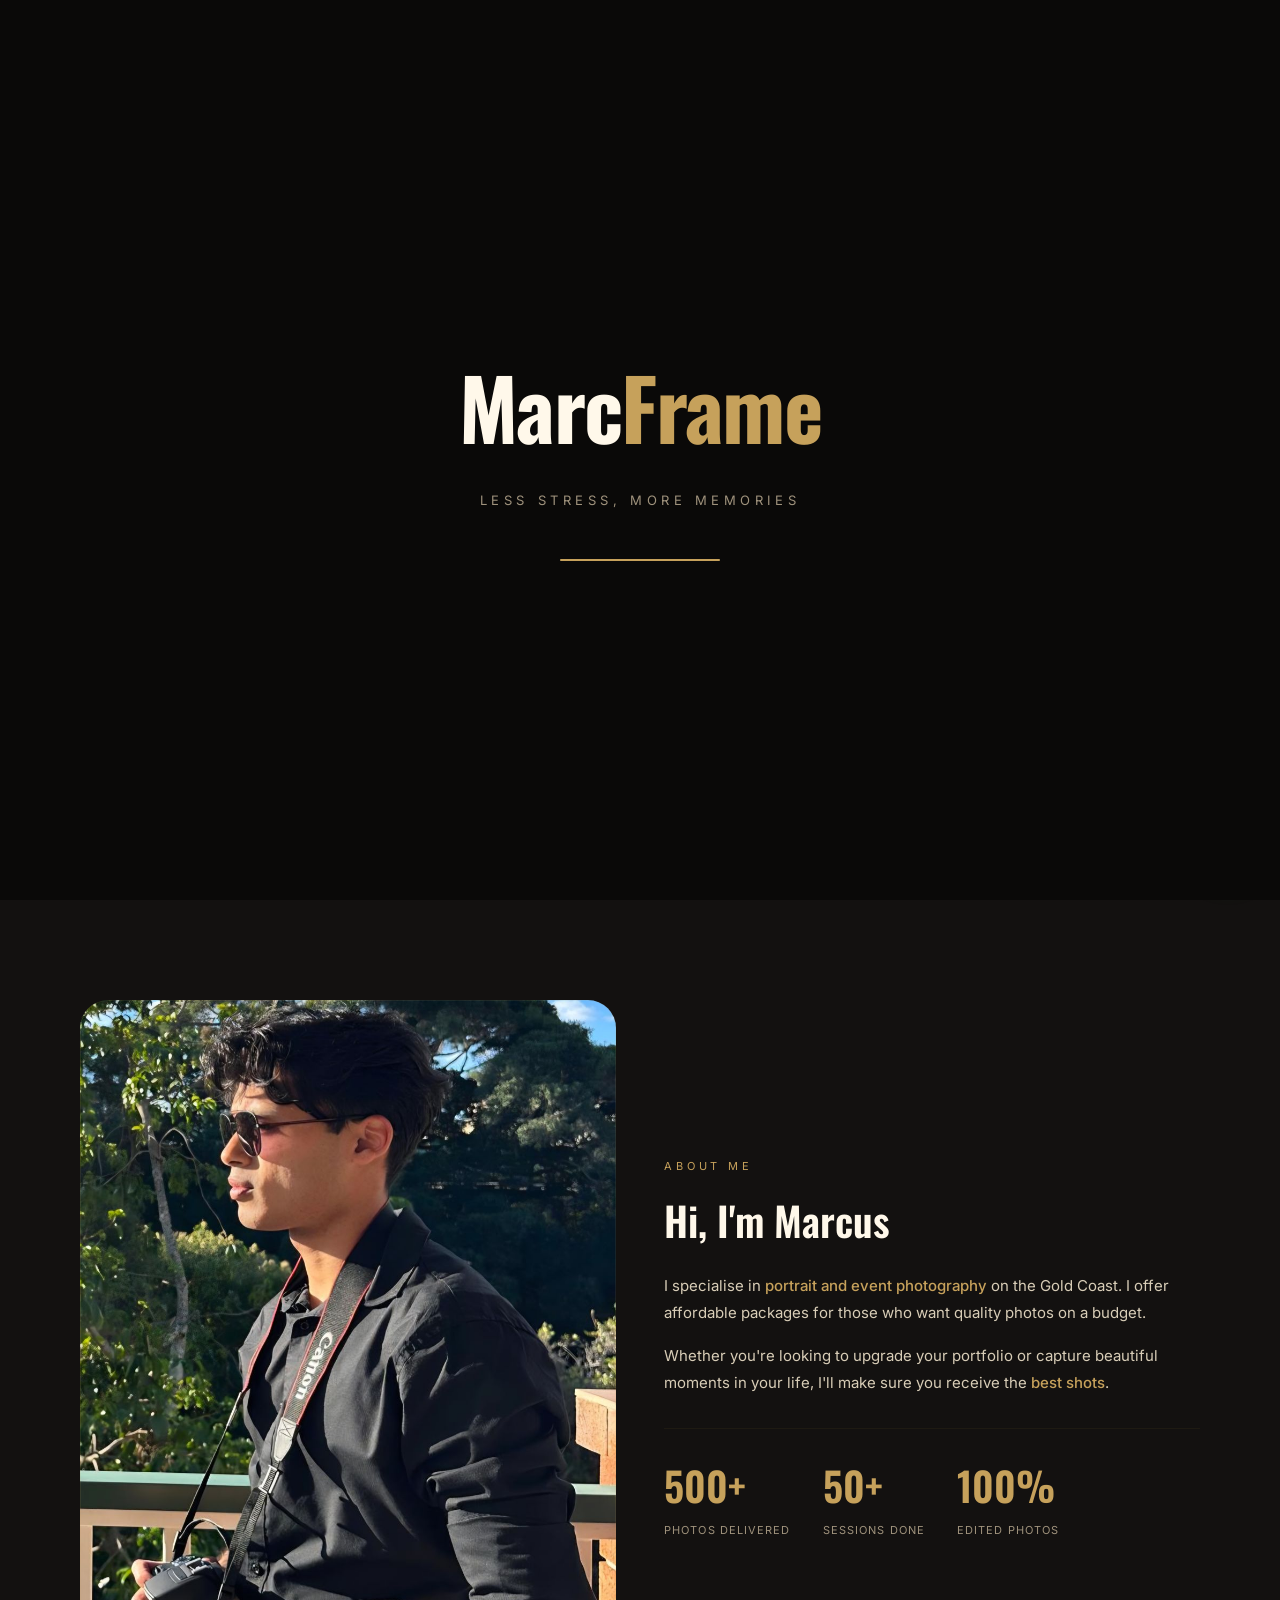
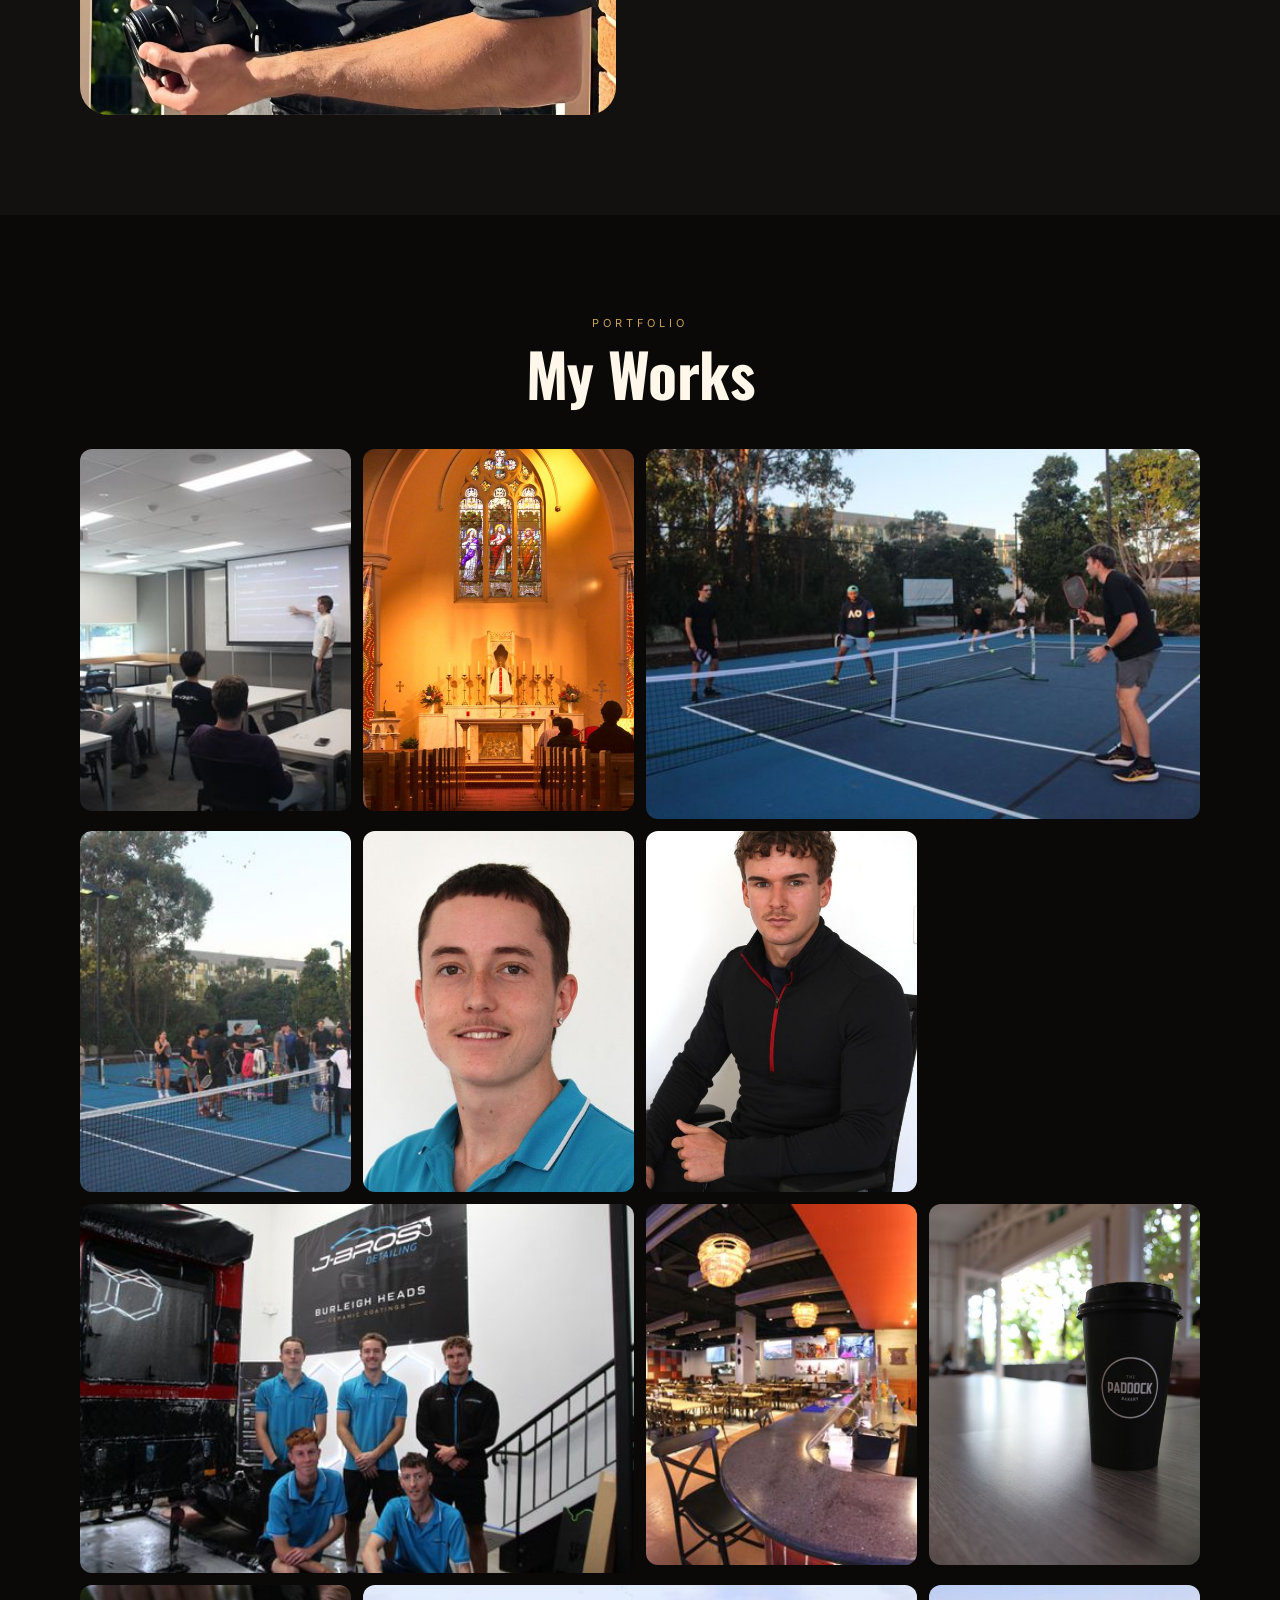
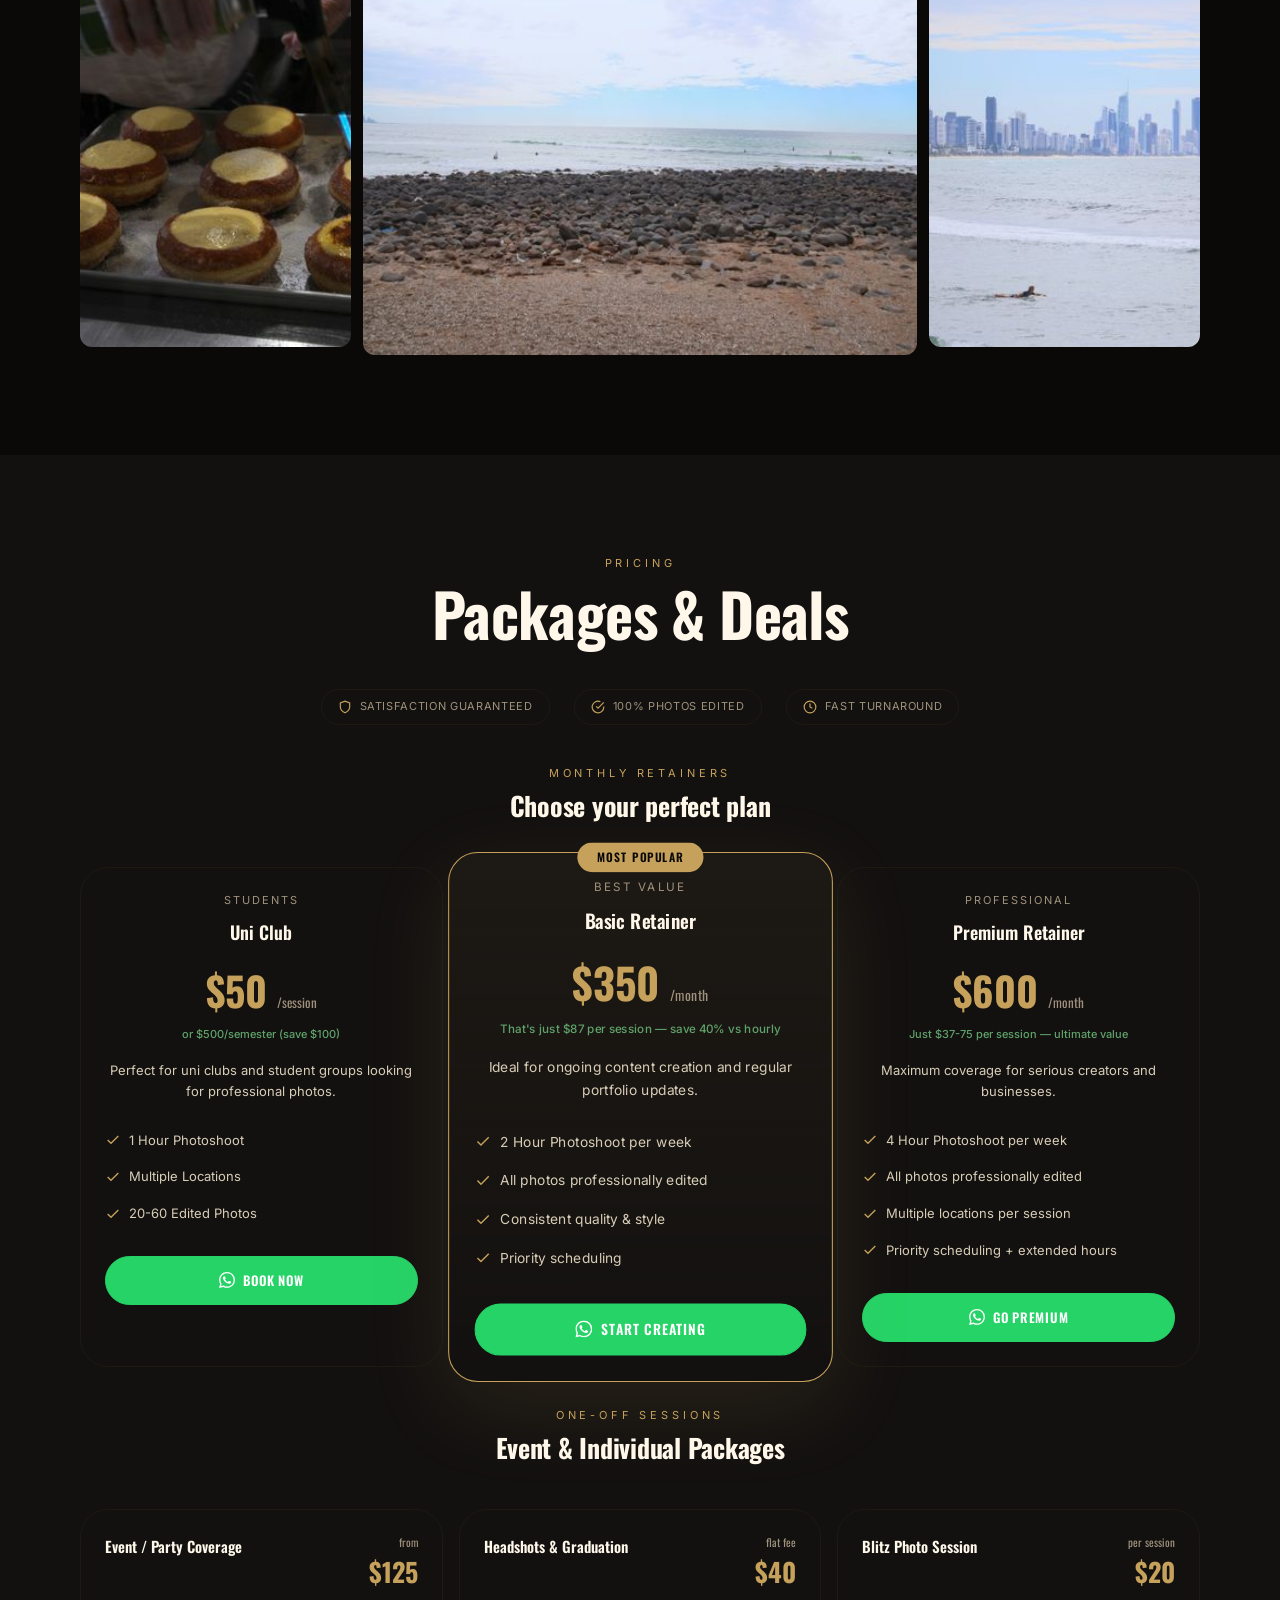
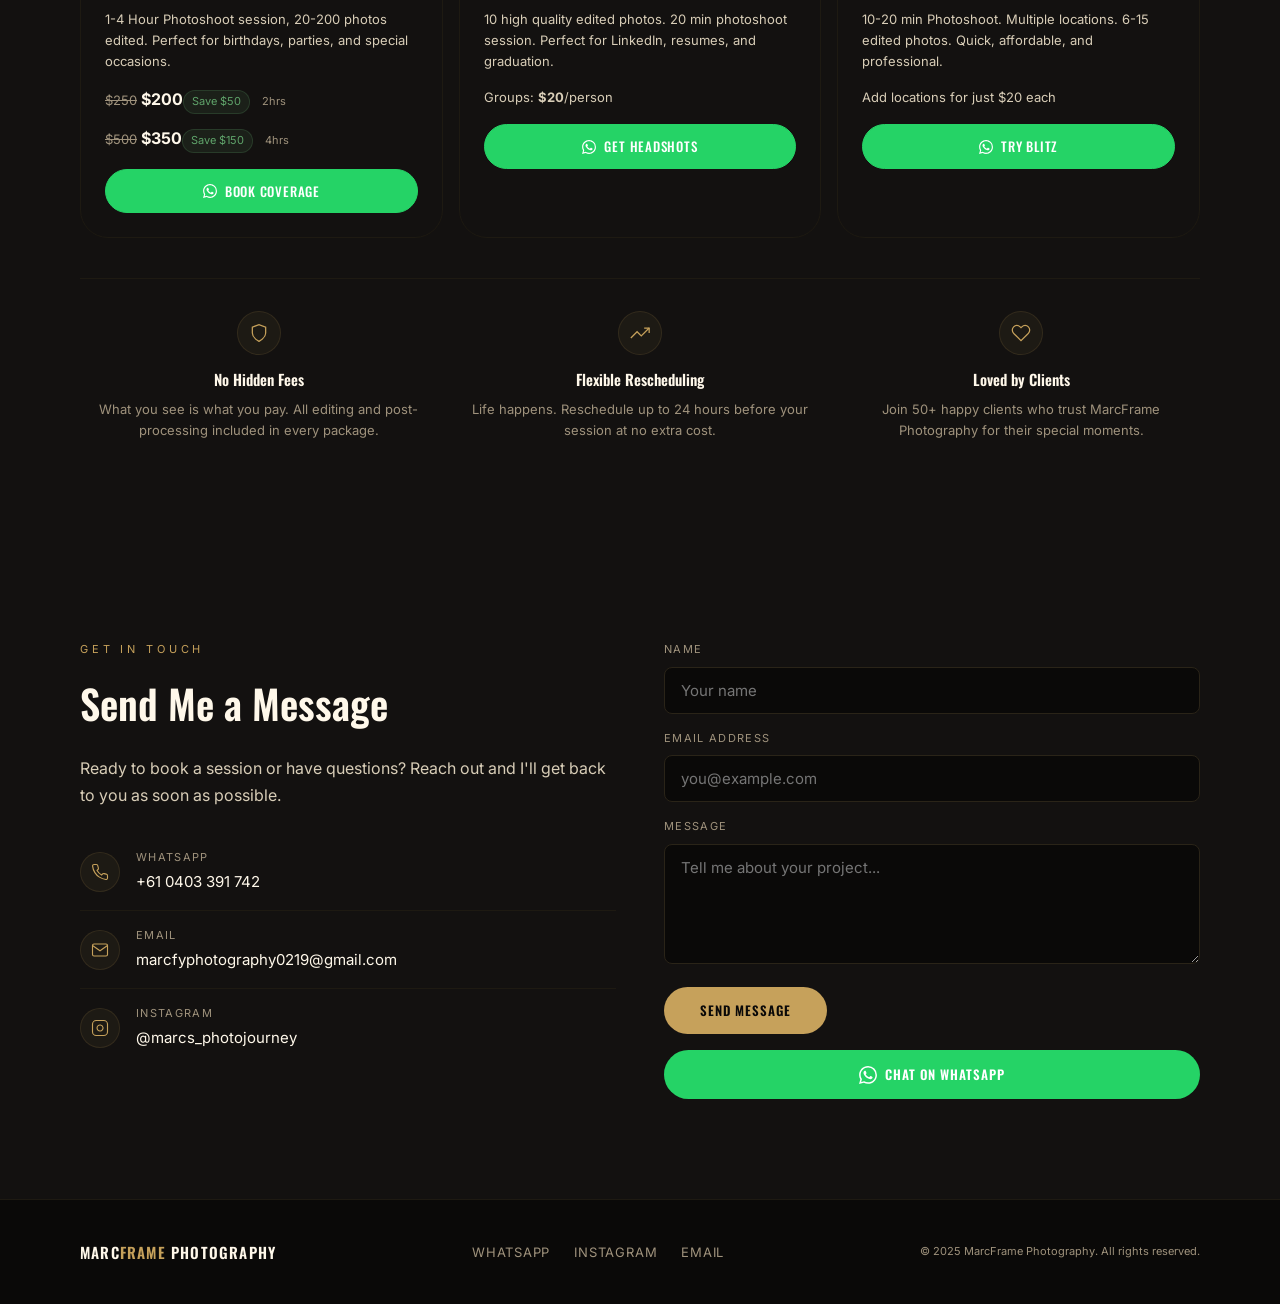
==== index.html @ 0e11bd2c "MarcFrame Photography - Professional website with luxury dark theme" ====
<!DOCTYPE html>
<html lang="en">
<head>
  <meta charset="UTF-8">
  <meta name="viewport" content="width=device-width, initial-scale=1.0">
  <title>MarcFrame Photography — Professional Photography at a Budget</title>
  <meta name="description" content="Professional portrait and event photography on the Gold Coast. Quality photos at affordable prices.">
  <meta name="theme-color" content="#0a0908">
  <link rel="preconnect" href="https://fonts.googleapis.com">
  <link rel="preconnect" href="https://fonts.gstatic.com" crossorigin>
  <link href="https://fonts.googleapis.com/css2?family=Oswald:wght@300;400;500;600;700&family=Inter:wght@300;400;500;600&display=swap" rel="stylesheet">
  <style>
    :root {
      --bg: #0a0908;
      --surface: #131110;
      --surface-warm: #1c1914;
      --fg: #fff8ea;
      --fg-2: #d8cdb7;
      --muted: #9f927c;
      --accent: #c6a15b;
      --accent-on: #0a0908;
      --accent-hover: #d4b06a;
      --accent-glow: rgba(198, 161, 91, 0.2);
      --border: #2a2418;
      --border-soft: #1e1a12;
      --success: #5fa36a;
      --whatsapp: #25D366;
      --whatsapp-hover: #20bd5a;
      --font-display: 'Oswald', sans-serif;
      --font-body: 'Inter', sans-serif;
      --text-xs: 11px;
      --text-sm: 13px;
      --text-base: 15px;
      --text-lg: 18px;
      --text-xl: 26px;
      --text-2xl: 40px;
      --text-3xl: 60px;
      --text-4xl: 84px;
      --leading-body: 1.6;
      --leading-tight: 0.95;
      --space-1: 4px;
      --space-2: 8px;
      --space-3: 12px;
      --space-4: 16px;
      --space-5: 20px;
      --space-6: 24px;
      --space-8: 32px;
      --space-10: 40px;
      --space-12: 48px;
      --space-16: 64px;
      --section-y: 100px;
      --radius-sm: 8px;
      --radius-md: 12px;
      --radius-lg: 20px;
      --radius-xl: 28px;
      --radius-pill: 999px;
      --container: 1120px;
      --ease: cubic-bezier(0.16, 1, 0.3, 1);
    }

    *, *::before, *::after { margin: 0; padding: 0; box-sizing: border-box; }
    html { scroll-behavior: smooth; }
    body {
      font-family: var(--font-body);
      background: var(--bg);
      color: var(--fg);
      line-height: var(--leading-body);
      -webkit-font-smoothing: antialiased;
      overflow-x: hidden;
      position: relative;
    }
    body::before {
      content: '';
      position: fixed;
      inset: 0;
      background:
        radial-gradient(ellipse 60% 40% at 10% 20%, rgba(198, 161, 91, 0.04) 0%, transparent 50%),
        radial-gradient(ellipse 50% 35% at 90% 80%, rgba(198, 161, 91, 0.03) 0%, transparent 50%),
        radial-gradient(ellipse 70% 50% at 50% 50%, rgba(198, 161, 91, 0.02) 0%, transparent 60%);
      pointer-events: none;
      z-index: -1;
    }
    a { color: inherit; text-decoration: none; }
    img { max-width: 100%; height: auto; display: block; }
    button { cursor: pointer; border: none; background: none; font: inherit; color: inherit; }

    /* ===== LOADER ===== */
    .loader {
      position: fixed; inset: 0; z-index: 9999;
      background: var(--bg);
      display: flex; flex-direction: column;
      align-items: center; justify-content: center;
      transition: opacity 0.7s var(--ease), visibility 0.7s var(--ease);
    }
    .loader.hidden { opacity: 0; visibility: hidden; pointer-events: none; }
    .loader-brand {
      font-family: var(--font-display);
      font-size: clamp(3rem, 10vw, var(--text-4xl));
      font-weight: 700;
      letter-spacing: -0.02em;
      color: var(--fg);
      opacity: 0;
      animation: fadeUp 0.8s var(--ease) 0.1s forwards;
    }
    .loader-brand span { color: var(--accent); }
    .loader-tagline {
      font-size: var(--text-sm);
      color: var(--muted);
      text-transform: uppercase;
      letter-spacing: 0.35em;
      margin-top: var(--space-4);
      opacity: 0;
      animation: fadeUp 0.8s var(--ease) 0.4s forwards;
    }
    .loader-bar {
      width: 160px; height: 2px;
      background: var(--border);
      border-radius: 2px;
      margin-top: var(--space-12);
      overflow: hidden;
      opacity: 0;
      animation: fadeUp 0.8s var(--ease) 0.6s forwards;
    }
    .loader-bar::after {
      content: '';
      display: block;
      width: 100%; height: 100%;
      background: var(--accent);
      transform-origin: left;
      animation: loadBar 2s var(--ease) 0.7s forwards;
      transform: scaleX(0);
    }
    @keyframes fadeUp { from { opacity: 0; transform: translateY(16px); } to { opacity: 1; transform: translateY(0); } }
    @keyframes loadBar { to { transform: scaleX(1); } }

    /* ===== NAVBAR ===== */
    .nav {
      position: fixed; top: 0; left: 0; right: 0;
      z-index: 100;
      padding: var(--space-4) var(--space-6);
      transition: all 0.4s var(--ease);
    }
    .nav.scrolled {
      background: rgba(10, 9, 8, 0.88);
      backdrop-filter: blur(24px) saturate(1.2);
      -webkit-backdrop-filter: blur(24px) saturate(1.2);
      box-shadow: 0 1px 0 var(--border-soft);
    }
    .nav-inner {
      max-width: var(--container);
      margin: 0 auto;
      display: flex;
      align-items: center;
      justify-content: space-between;
    }
    .nav-logo {
      font-family: var(--font-display);
      font-size: var(--text-lg);
      font-weight: 600;
      letter-spacing: 0.08em;
      text-transform: uppercase;
    }
    .nav-logo span { color: var(--accent); }
    .nav-links { display: flex; gap: var(--space-6); align-items: center; }
    .nav-links a {
      font-size: var(--text-sm);
      text-transform: uppercase;
      letter-spacing: 0.1em;
      color: var(--muted);
      transition: color 0.25s var(--ease);
      position: relative;
    }
    .nav-links a::after {
      content: '';
      position: absolute;
      bottom: -4px; left: 0;
      width: 0; height: 1px;
      background: var(--accent);
      transition: width 0.3s var(--ease);
    }
    .nav-links a:hover { color: var(--fg); }
    .nav-links a:hover::after { width: 100%; }
    .nav-cta {
      padding: 10px 22px;
      border: 1px solid var(--border);
      border-radius: var(--radius-pill);
      font-size: var(--text-sm);
      text-transform: uppercase;
      letter-spacing: 0.08em;
      color: var(--fg);
      transition: all 0.3s var(--ease);
    }
    .nav-cta:hover {
      border-color: var(--accent);
      color: var(--accent);
      box-shadow: 0 0 24px var(--accent-glow);
    }

    /* ===== HERO ===== */
    .hero {
      min-height: 100vh;
      display: flex;
      flex-direction: column;
      justify-content: center;
      align-items: center;
      text-align: center;
      position: relative;
      padding: var(--space-16) var(--space-6);
      overflow: hidden;
    }
    .hero-bg {
      position: absolute; inset: 0; z-index: 0;
      overflow: hidden;
    }
    .hero-bg img {
      width: 110%; height: 110%;
      object-fit: cover;
      filter: brightness(0.18) saturate(0.4);
      transform: scale(1.1);
      transition: transform 0.1s linear;
    }
    .hero-bg::before {
      content: '';
      position: absolute; inset: 0;
      background:
        radial-gradient(ellipse 80% 60% at 20% 80%, rgba(198, 161, 91, 0.12) 0%, transparent 60%),
        radial-gradient(ellipse 60% 50% at 80% 20%, rgba(198, 161, 91, 0.08) 0%, transparent 50%),
        radial-gradient(ellipse 100% 100% at 50% 50%, rgba(10, 9, 8, 0.3) 0%, transparent 70%);
      z-index: 1;
    }
    .hero-bg::after {
      content: '';
      position: absolute; inset: 0;
      background: linear-gradient(180deg,
        rgba(10,9,8,0.2) 0%,
        rgba(10,9,8,0.4) 30%,
        rgba(10,9,8,0.7) 60%,
        var(--bg) 100%
      );
      z-index: 2;
    }
    .hero-gradient-orb {
      position: absolute;
      border-radius: 50%;
      filter: blur(80px);
      pointer-events: none;
      z-index: 1;
      transition: transform 0.3s ease-out;
    }
    .hero-gradient-orb.orb-1 {
      width: 500px; height: 500px;
      background: radial-gradient(circle, rgba(198, 161, 91, 0.15) 0%, transparent 70%);
      top: -10%; left: -5%;
    }
    .hero-gradient-orb.orb-2 {
      width: 400px; height: 400px;
      background: radial-gradient(circle, rgba(180, 130, 60, 0.1) 0%, transparent 70%);
      bottom: 10%; right: -5%;
    }
    .hero-gradient-orb.orb-3 {
      width: 300px; height: 300px;
      background: radial-gradient(circle, rgba(220, 180, 100, 0.08) 0%, transparent 70%);
      top: 40%; left: 50%;
      transform: translate(-50%, -50%);
    }
    .hero-float-badge {
      position: absolute;
      z-index: 3;
      padding: 8px 16px;
      background: rgba(255,255,255,0.04);
      backdrop-filter: blur(12px);
      border: 1px solid rgba(255,255,255,0.06);
      border-radius: var(--radius-pill);
      font-size: var(--text-xs);
      color: var(--fg-2);
      text-transform: uppercase;
      letter-spacing: 0.1em;
      white-space: nowrap;
      transition: transform 0.4s var(--ease), opacity 0.4s var(--ease);
      pointer-events: none;
    }
    .hero-float-badge.badge-1 {
      top: 20%; left: 8%;
      opacity: 0;
      animation: fadeUp 0.8s var(--ease) 3.8s forwards;
    }
    .hero-float-badge.badge-2 {
      top: 30%; right: 10%;
      opacity: 0;
      animation: fadeUp 0.8s var(--ease) 4.0s forwards;
    }
    .hero-float-badge.badge-3 {
      bottom: 25%; left: 12%;
      opacity: 0;
      animation: fadeUp 0.8s var(--ease) 4.2s forwards;
    }
    .hero-float-badge.badge-4 {
      bottom: 35%; right: 8%;
      opacity: 0;
      animation: fadeUp 0.8s var(--ease) 4.4s forwards;
    }
    .hero-float-badge svg {
      width: 14px; height: 14px;
      stroke: var(--accent);
      fill: none;
      stroke-width: 1.5;
      margin-right: 6px;
      vertical-align: middle;
    }
    .hero-content { position: relative; z-index: 5; }
    .hero-eyebrow {
      font-size: var(--text-sm);
      color: var(--accent);
      text-transform: uppercase;
      letter-spacing: 0.4em;
      margin-bottom: var(--space-6);
      opacity: 0;
      animation: fadeUp 0.8s var(--ease) 2.6s forwards;
    }
    .hero-title {
      font-family: var(--font-display);
      font-size: clamp(2.8rem, 9vw, var(--text-4xl));
      font-weight: 700;
      letter-spacing: -0.02em;
      line-height: var(--leading-tight);
      margin-bottom: var(--space-6);
      opacity: 0;
      animation: fadeUp 0.8s var(--ease) 2.8s forwards;
    }
    .hero-title em {
      font-style: italic;
      font-weight: 300;
      color: var(--accent);
    }
    .hero-sub {
      font-size: var(--text-lg);
      color: var(--muted);
      max-width: 480px;
      margin: 0 auto var(--space-6);
      opacity: 0;
      animation: fadeUp 0.8s var(--ease) 3.0s forwards;
    }
    .hero-rating {
      display: flex;
      align-items: center;
      justify-content: center;
      gap: var(--space-2);
      margin-bottom: var(--space-8);
      opacity: 0;
      animation: fadeUp 0.8s var(--ease) 3.1s forwards;
    }
    .hero-rating .stars {
      color: var(--accent);
      font-size: 14px;
      letter-spacing: 2px;
    }
    .hero-rating span {
      font-size: var(--text-sm);
      color: var(--muted);
    }
    .hero-buttons {
      display: flex;
      gap: var(--space-4);
      justify-content: center;
      flex-wrap: wrap;
      opacity: 0;
      animation: fadeUp 0.8s var(--ease) 3.2s forwards;
    }
    .btn-primary {
      padding: 14px 32px;
      background: var(--accent);
      color: var(--accent-on);
      font-family: var(--font-display);
      font-size: var(--text-sm);
      font-weight: 600;
      text-transform: uppercase;
      letter-spacing: 0.08em;
      border-radius: var(--radius-pill);
      transition: all 0.3s var(--ease);
      display: inline-flex;
      align-items: center;
      gap: var(--space-2);
    }
    .btn-primary:hover {
      background: var(--accent-hover);
      transform: translateY(-2px);
      box-shadow: 0 10px 32px rgba(198, 161, 91, 0.3);
    }
    .btn-whatsapp {
      padding: 14px 32px;
      background: var(--whatsapp);
      color: #fff;
      font-family: var(--font-display);
      font-size: var(--text-sm);
      font-weight: 600;
      text-transform: uppercase;
      letter-spacing: 0.08em;
      border-radius: var(--radius-pill);
      transition: all 0.3s var(--ease);
      display: inline-flex;
      align-items: center;
      gap: var(--space-2);
    }
    .btn-whatsapp:hover {
      background: var(--whatsapp-hover);
      transform: translateY(-2px);
      box-shadow: 0 10px 32px rgba(37, 211, 102, 0.3);
    }
    .btn-whatsapp svg { width: 18px; height: 18px; fill: currentColor; }
    .btn-outline {
      padding: 14px 32px;
      border: 1px solid var(--border);
      color: var(--fg);
      font-family: var(--font-display);
      font-size: var(--text-sm);
      font-weight: 500;
      text-transform: uppercase;
      letter-spacing: 0.08em;
      border-radius: var(--radius-pill);
      transition: all 0.3s var(--ease);
    }
    .btn-outline:hover {
      border-color: var(--accent);
      color: var(--accent);
    }
    .hero-scroll {
      position: absolute;
      bottom: var(--space-8);
      left: 50%;
      transform: translateX(-50%);
      display: flex;
      flex-direction: column;
      align-items: center;
      gap: var(--space-3);
      opacity: 0;
      animation: fadeUp 0.8s var(--ease) 3.4s forwards;
    }
    .hero-scroll span {
      font-size: var(--text-xs);
      text-transform: uppercase;
      letter-spacing: 0.25em;
      color: var(--muted);
    }
    .scroll-line {
      width: 1px; height: 36px;
      background: var(--border);
      position: relative;
      overflow: hidden;
    }
    .scroll-line::after {
      content: '';
      position: absolute;
      top: -100%; left: 0;
      width: 100%; height: 100%;
      background: var(--accent);
      animation: scrollDown 1.5s ease-in-out infinite;
    }
    @keyframes scrollDown { 0% { top: -100%; } 50% { top: 100%; } 100% { top: 100%; } }

    /* ===== SECTION COMMONS ===== */
    .section { padding: var(--section-y) var(--space-6); }
    .section-inner { max-width: var(--container); margin: 0 auto; }
    .section-header { text-align: center; margin-bottom: var(--space-12); }
    .section-eyebrow {
      font-size: var(--text-xs);
      color: var(--accent);
      text-transform: uppercase;
      letter-spacing: 0.35em;
      margin-bottom: var(--space-3);
    }
    .section-title {
      font-family: var(--font-display);
      font-size: clamp(2rem, 5vw, var(--text-3xl));
      font-weight: 700;
      letter-spacing: -0.01em;
      line-height: var(--leading-tight);
    }

    /* ===== ABOUT ===== */
    .about { background: var(--surface); }
    .about-grid {
      display: grid;
      grid-template-columns: 1fr 1fr;
      gap: var(--space-12);
      align-items: center;
    }
    .about-img {
      border-radius: var(--radius-xl);
      overflow: hidden;
      aspect-ratio: 3/4;
      position: relative;
    }
    .about-img img {
      width: 100%; height: 100%;
      object-fit: cover;
      transition: transform 0.8s var(--ease);
    }
    .about-img:hover img { transform: scale(1.04); }
    .about-img::after {
      content: '';
      position: absolute; inset: 0;
      border: 1px solid rgba(198, 161, 91, 0.1);
      border-radius: var(--radius-xl);
      pointer-events: none;
    }
    .about-text h3 {
      font-family: var(--font-display);
      font-size: var(--text-2xl);
      font-weight: 600;
      margin-bottom: var(--space-5);
    }
    .about-text p {
      color: var(--fg-2);
      font-size: var(--text-base);
      line-height: 1.8;
      margin-bottom: var(--space-4);
    }
    .about-text .highlight { color: var(--accent); font-weight: 500; }
    .about-stats {
      display: flex;
      gap: var(--space-8);
      margin-top: var(--space-8);
      padding-top: var(--space-6);
      border-top: 1px solid var(--border-soft);
    }
    .stat h4 {
      font-family: var(--font-display);
      font-size: var(--text-2xl);
      font-weight: 600;
      color: var(--accent);
    }
    .stat p {
      font-size: var(--text-xs);
      text-transform: uppercase;
      letter-spacing: 0.1em;
      color: var(--muted);
      margin-top: var(--space-1);
    }

    /* ===== GALLERY ===== */
    .gallery-grid {
      display: grid;
      grid-template-columns: repeat(4, 1fr);
      gap: var(--space-3);
    }
    .gallery-item {
      position: relative;
      border-radius: var(--radius-md);
      overflow: hidden;
      aspect-ratio: 3/4;
      cursor: pointer;
    }
    .gallery-item.wide { grid-column: span 2; aspect-ratio: 3/2; }
    .gallery-item img {
      width: 100%; height: 100%;
      object-fit: cover;
      transition: transform 0.7s var(--ease), filter 0.5s var(--ease);
    }
    .gallery-item:hover img {
      transform: scale(1.08);
      filter: brightness(0.6);
    }
    .gallery-item .overlay {
      position: absolute;
      inset: 0;
      display: flex;
      align-items: flex-end;
      justify-content: space-between;
      padding: var(--space-5);
      opacity: 0;
      transition: opacity 0.4s var(--ease);
    }
    .gallery-item:hover .overlay { opacity: 1; }
    .overlay span {
      font-size: var(--text-sm);
      color: var(--fg);
      text-transform: uppercase;
      letter-spacing: 0.12em;
    }
    .overlay .zoom-icon {
      width: 36px; height: 36px;
      border-radius: 50%;
      background: rgba(255,255,255,0.15);
      backdrop-filter: blur(8px);
      display: flex;
      align-items: center;
      justify-content: center;
    }
    .overlay .zoom-icon svg {
      width: 16px; height: 16px;
      stroke: #fff;
      fill: none;
      stroke-width: 2;
    }

    /* ===== PRICING ===== */
    .pricing-trust {
      display: flex;
      justify-content: center;
      gap: var(--space-6);
      margin-bottom: var(--space-10);
      flex-wrap: wrap;
    }
    .trust-badge {
      display: flex;
      align-items: center;
      gap: var(--space-2);
      padding: var(--space-2) var(--space-4);
      background: var(--surface);
      border: 1px solid var(--border-soft);
      border-radius: var(--radius-pill);
      font-size: var(--text-xs);
      color: var(--muted);
      text-transform: uppercase;
      letter-spacing: 0.06em;
    }
    .trust-badge svg {
      width: 14px; height: 14px;
      stroke: var(--accent);
      fill: none;
      stroke-width: 2;
    }

    .pricing-comparison {
      display: grid;
      grid-template-columns: repeat(3, 1fr);
      gap: var(--space-4);
      margin-bottom: var(--space-10);
    }
    .price-tier {
      background: var(--surface);
      border: 1px solid var(--border-soft);
      border-radius: var(--radius-xl);
      padding: var(--space-6);
      text-align: center;
      transition: all 0.4s var(--ease);
      position: relative;
    }
    .price-tier:hover {
      border-color: rgba(198, 161, 91, 0.25);
      transform: translateY(-6px);
      box-shadow: 0 20px 60px rgba(0,0,0,0.4);
    }
    .price-tier.featured {
      border-color: var(--accent);
      background: linear-gradient(180deg, rgba(198, 161, 91, 0.06) 0%, var(--surface) 100%);
      transform: scale(1.06);
      box-shadow: 0 24px 80px rgba(198, 161, 91, 0.12);
      z-index: 2;
    }
    .price-tier.featured:hover { transform: scale(1.06) translateY(-6px); }
    .tier-badge {
      position: absolute;
      top: -10px; left: 50%;
      transform: translateX(-50%);
      padding: 5px 18px;
      background: var(--accent);
      color: var(--accent-on);
      font-family: var(--font-display);
      font-size: var(--text-xs);
      font-weight: 600;
      text-transform: uppercase;
      letter-spacing: 0.1em;
      border-radius: var(--radius-pill);
      white-space: nowrap;
    }
    .tier-label {
      font-size: var(--text-xs);
      text-transform: uppercase;
      letter-spacing: 0.18em;
      color: var(--muted);
      margin-bottom: var(--space-2);
    }
    .tier-name {
      font-family: var(--font-display);
      font-size: var(--text-lg);
      font-weight: 600;
      color: var(--fg);
      margin-bottom: var(--space-3);
    }
    .tier-price {
      font-family: var(--font-display);
      font-size: var(--text-2xl);
      font-weight: 700;
      color: var(--accent);
      margin-bottom: var(--space-1);
    }
    .tier-price .period { font-size: var(--text-sm); font-weight: 400; color: var(--muted); }
    .tier-savings {
      font-size: var(--text-xs);
      color: var(--success);
      margin-bottom: var(--space-4);
      font-weight: 500;
    }
    .tier-desc {
      font-size: var(--text-sm);
      color: var(--fg-2);
      line-height: 1.6;
      margin-bottom: var(--space-5);
    }
    .tier-features {
      list-style: none;
      text-align: left;
      margin-bottom: var(--space-6);
    }
    .tier-features li {
      display: flex;
      align-items: center;
      gap: var(--space-2);
      padding: var(--space-2) 0;
      font-size: var(--text-sm);
      color: var(--fg-2);
    }
    .tier-features li::before {
      content: '';
      width: 16px; height: 16px;
      flex-shrink: 0;
      background: url("data:image/svg+xml,%3Csvg xmlns='http://www.w3.org/2000/svg' viewBox='0 0 24 24' fill='none' stroke='%23c6a15b' stroke-width='2'%3E%3Cpath d='M20 6L9 17l-5-5'/%3E%3C/svg%3E") center/contain no-repeat;
    }
    .tier-cta {
      display: block;
      width: 100%;
      padding: 13px;
      border-radius: var(--radius-pill);
      font-family: var(--font-display);
      font-size: var(--text-sm);
      font-weight: 600;
      text-transform: uppercase;
      letter-spacing: 0.06em;
      text-align: center;
      transition: all 0.3s var(--ease);
    }
    .tier-cta-outline {
      border: 1px solid var(--border);
      color: var(--fg);
      background: transparent;
    }
    .tier-cta-outline:hover {
      border-color: var(--accent);
      color: var(--accent);
    }
    .tier-cta-primary {
      background: var(--accent);
      color: var(--accent-on);
      border: 1px solid var(--accent);
    }
    .tier-cta-primary:hover {
      background: var(--accent-hover);
      border-color: var(--accent-hover);
      transform: translateY(-2px);
      box-shadow: 0 8px 24px rgba(198, 161, 91, 0.25);
    }
    .tier-cta-whatsapp {
      background: var(--whatsapp);
      color: #fff;
      border: 1px solid var(--whatsapp);
      display: flex;
      align-items: center;
      justify-content: center;
      gap: var(--space-2);
    }
    .tier-cta-whatsapp:hover {
      background: var(--whatsapp-hover);
      border-color: var(--whatsapp-hover);
      transform: translateY(-2px);
      box-shadow: 0 8px 24px rgba(37, 211, 102, 0.3);
    }
    .tier-cta-whatsapp svg { width: 16px; height: 16px; fill: currentColor; }

    .pricing-events {
      display: grid;
      grid-template-columns: repeat(3, 1fr);
      gap: var(--space-4);
    }
    .event-card {
      background: var(--surface);
      border: 1px solid var(--border-soft);
      border-radius: var(--radius-xl);
      padding: var(--space-6);
      transition: all 0.4s var(--ease);
    }
    .event-card:hover {
      border-color: rgba(198, 161, 91, 0.25);
      transform: translateY(-6px);
      box-shadow: 0 20px 60px rgba(0,0,0,0.4);
    }
    .event-card-header {
      display: flex;
      align-items: flex-start;
      justify-content: space-between;
      margin-bottom: var(--space-4);
    }
    .event-card h4 {
      font-family: var(--font-display);
      font-size: var(--text-base);
      font-weight: 600;
      color: var(--fg);
    }
    .event-price {
      font-family: var(--font-display);
      font-size: var(--text-xl);
      font-weight: 700;
      color: var(--accent);
      text-align: right;
    }
    .event-price .from {
      font-size: var(--text-xs);
      font-weight: 400;
      color: var(--muted);
      display: block;
    }
    .event-card p {
      font-size: var(--text-sm);
      color: var(--fg-2);
      line-height: 1.6;
      margin-bottom: var(--space-4);
    }
    .event-card .original-price {
      text-decoration: line-through;
      color: var(--muted);
      font-size: var(--text-sm);
      margin-right: var(--space-1);
    }
    .event-card .save-tag {
      display: inline-block;
      padding: 2px 8px;
      background: rgba(95, 163, 106, 0.1);
      border: 1px solid rgba(95, 163, 106, 0.2);
      border-radius: var(--radius-pill);
      font-size: var(--text-xs);
      color: var(--success);
    }
    .event-cta {
      display: block;
      text-align: center;
      padding: 11px;
      border: 1px solid var(--border);
      border-radius: var(--radius-pill);
      font-family: var(--font-display);
      font-size: var(--text-sm);
      font-weight: 500;
      text-transform: uppercase;
      letter-spacing: 0.06em;
      color: var(--fg);
      transition: all 0.3s var(--ease);
    }
    .event-cta:hover {
      border-color: var(--accent);
      color: var(--accent);
    }
    .event-cta-whatsapp {
      background: var(--whatsapp);
      color: #fff;
      border: 1px solid var(--whatsapp);
      display: flex;
      align-items: center;
      justify-content: center;
      gap: var(--space-2);
    }
    .event-cta-whatsapp:hover {
      background: var(--whatsapp-hover);
      border-color: var(--whatsapp-hover);
    }
    .event-cta-whatsapp svg { width: 14px; height: 14px; fill: currentColor; }

    .pricing-psychology {
      display: grid;
      grid-template-columns: repeat(3, 1fr);
      gap: var(--space-6);
      margin-top: var(--space-10);
      padding-top: var(--space-8);
      border-top: 1px solid var(--border-soft);
    }
    .psychology-item { text-align: center; }
    .psychology-icon {
      width: 44px; height: 44px;
      margin: 0 auto var(--space-3);
      border-radius: 50%;
      background: rgba(198, 161, 91, 0.06);
      border: 1px solid rgba(198, 161, 91, 0.12);
      display: flex;
      align-items: center;
      justify-content: center;
    }
    .psychology-icon svg {
      width: 20px; height: 20px;
      stroke: var(--accent);
      fill: none;
      stroke-width: 1.5;
    }
    .psychology-item h4 {
      font-family: var(--font-display);
      font-size: var(--text-base);
      font-weight: 600;
      color: var(--fg);
      margin-bottom: var(--space-2);
    }
    .psychology-item p {
      font-size: var(--text-sm);
      color: var(--muted);
      line-height: 1.6;
    }

    /* ===== CONTACT ===== */
    .contact { background: var(--surface); }
    .contact-grid {
      display: grid;
      grid-template-columns: 1fr 1fr;
      gap: var(--space-12);
    }
    .contact-info h3 {
      font-family: var(--font-display);
      font-size: var(--text-2xl);
      font-weight: 600;
      margin-bottom: var(--space-5);
    }
    .contact-info p {
      color: var(--fg-2);
      margin-bottom: var(--space-6);
      line-height: 1.7;
    }
    .contact-detail {
      display: flex;
      align-items: center;
      gap: var(--space-4);
      padding: var(--space-4) 0;
      border-bottom: 1px solid var(--border-soft);
    }
    .contact-detail:last-child { border-bottom: none; }
    .contact-icon {
      width: 40px; height: 40px;
      border-radius: 50%;
      background: rgba(198, 161, 91, 0.06);
      border: 1px solid rgba(198, 161, 91, 0.12);
      display: flex;
      align-items: center;
      justify-content: center;
      flex-shrink: 0;
    }
    .contact-icon svg {
      width: 18px; height: 18px;
      stroke: var(--accent);
      fill: none;
      stroke-width: 1.5;
    }
    .contact-detail-text span {
      display: block;
      font-size: var(--text-xs);
      text-transform: uppercase;
      letter-spacing: 0.12em;
      color: var(--muted);
      margin-bottom: 2px;
    }
    .contact-detail-text a, .contact-detail-text p {
      font-size: var(--text-base);
      color: var(--fg);
      margin: 0;
    }
    .contact-detail-text a:hover { color: var(--accent); }
    .contact-form {
      display: flex;
      flex-direction: column;
      gap: var(--space-4);
    }
    .form-group label {
      display: block;
      font-size: var(--text-xs);
      text-transform: uppercase;
      letter-spacing: 0.12em;
      color: var(--muted);
      margin-bottom: var(--space-2);
    }
    .form-group input,
    .form-group textarea {
      width: 100%;
      padding: 13px 16px;
      background: var(--bg);
      border: 1px solid var(--border);
      border-radius: var(--radius-sm);
      color: var(--fg);
      font-family: var(--font-body);
      font-size: var(--text-base);
      outline: none;
      transition: border-color 0.25s var(--ease), box-shadow 0.25s var(--ease);
    }
    .form-group input:focus,
    .form-group textarea:focus {
      border-color: var(--accent);
      box-shadow: 0 0 0 3px var(--accent-glow);
    }
    .form-group textarea { resize: vertical; min-height: 120px; }
    .form-submit {
      align-self: flex-start;
      padding: 13px 36px;
      background: var(--accent);
      color: var(--accent-on);
      font-family: var(--font-display);
      font-size: var(--text-sm);
      font-weight: 600;
      text-transform: uppercase;
      letter-spacing: 0.08em;
      border-radius: var(--radius-pill);
      transition: all 0.3s var(--ease);
    }
    .form-submit:hover {
      background: var(--accent-hover);
      transform: translateY(-2px);
      box-shadow: 0 8px 24px rgba(198, 161, 91, 0.25);
    }

    /* ===== FOOTER ===== */
    .footer {
      padding: var(--space-10) var(--space-6);
      border-top: 1px solid var(--border-soft);
    }
    .footer-inner {
      max-width: var(--container);
      margin: 0 auto;
      display: flex;
      align-items: center;
      justify-content: space-between;
    }
    .footer-brand {
      font-family: var(--font-display);
      font-size: var(--text-base);
      font-weight: 600;
      letter-spacing: 0.08em;
      text-transform: uppercase;
    }
    .footer-brand span { color: var(--accent); }
    .footer-social { display: flex; gap: var(--space-6); }
    .footer-social a {
      font-size: var(--text-sm);
      color: var(--muted);
      text-transform: uppercase;
      letter-spacing: 0.06em;
      transition: color 0.25s var(--ease);
    }
    .footer-social a:hover { color: var(--accent); }
    .footer-copy {
      font-size: var(--text-xs);
      color: var(--muted);
    }

    /* ===== SCROLL REVEAL ===== */
    .reveal {
      opacity: 0;
      transform: translateY(30px);
      transition: opacity 0.7s var(--ease), transform 0.7s var(--ease);
    }
    .reveal.visible {
      opacity: 1;
      transform: translateY(0);
    }

    /* ===== WHATSAPP FAB ===== */
    .whatsapp-fab {
      position: fixed;
      bottom: var(--space-6);
      right: var(--space-6);
      width: 56px; height: 56px;
      border-radius: 50%;
      background: var(--whatsapp);
      display: flex;
      align-items: center;
      justify-content: center;
      box-shadow: 0 4px 24px rgba(37, 211, 102, 0.4);
      z-index: 90;
      transition: all 0.3s var(--ease);
    }
    .whatsapp-fab:hover {
      transform: scale(1.1);
      box-shadow: 0 6px 32px rgba(37, 211, 102, 0.5);
    }
    .whatsapp-fab svg { width: 28px; height: 28px; fill: #fff; }
    .whatsapp-fab .tooltip {
      position: absolute;
      right: 64px;
      background: #fff;
      color: #333;
      padding: 8px 14px;
      border-radius: var(--radius-sm);
      font-size: var(--text-sm);
      white-space: nowrap;
      opacity: 0;
      pointer-events: none;
      transition: opacity 0.25s var(--ease);
      box-shadow: 0 4px 16px rgba(0,0,0,0.15);
    }
    .whatsapp-fab:hover .tooltip { opacity: 1; }

    /* ===== LIGHTBOX ===== */
    .lightbox {
      position: fixed; inset: 0; z-index: 200;
      background: rgba(10, 9, 8, 0.96);
      display: flex; align-items: center; justify-content: center;
      opacity: 0; visibility: hidden;
      transition: opacity 0.4s var(--ease), visibility 0.4s var(--ease);
      cursor: pointer;
    }
    .lightbox.active { opacity: 1; visibility: visible; }
    .lightbox img {
      max-width: 90vw; max-height: 90vh;
      border-radius: var(--radius-lg);
      object-fit: contain;
    }
    .lightbox-close {
      position: absolute;
      top: var(--space-6); right: var(--space-6);
      width: 44px; height: 44px;
      border-radius: 50%;
      background: rgba(255,255,255,0.08);
      display: flex; align-items: center; justify-content: center;
      font-size: 20px; color: var(--fg);
      transition: background 0.25s var(--ease);
    }
    .lightbox-close:hover { background: rgba(255,255,255,0.16); }

    /* ===== RESPONSIVE ===== */
    @media (max-width: 1024px) {
      .about-grid { grid-template-columns: 1fr; gap: var(--space-8); }
      .about-img { max-height: 480px; }
      .gallery-grid { grid-template-columns: repeat(3, 1fr); }
      .pricing-comparison { grid-template-columns: 1fr; max-width: 380px; margin-left: auto; margin-right: auto; }
      .price-tier.featured { transform: scale(1); }
      .price-tier.featured:hover { transform: translateY(-6px); }
      .pricing-events { grid-template-columns: repeat(2, 1fr); }
      .pricing-psychology { grid-template-columns: 1fr; gap: var(--space-6); }
    }
    @media (max-width: 768px) {
      :root { --section-y: 72px; }
      .nav-links { display: none; }
      .gallery-grid { grid-template-columns: repeat(2, 1fr); }
      .gallery-item.wide { grid-column: span 2; }
      .contact-grid { grid-template-columns: 1fr; }
      .hero-title { font-size: clamp(2.2rem, 10vw, 3.2rem); }
      .footer-inner { flex-direction: column; gap: var(--space-5); text-align: center; }
      .pricing-trust { gap: var(--space-3); }
      .trust-badge { font-size: 10px; padding: var(--space-2) var(--space-3); }
      .pricing-events { grid-template-columns: 1fr; max-width: 380px; margin-left: auto; margin-right: auto; }
      .whatsapp-fab { width: 48px; height: 48px; bottom: var(--space-4); right: var(--space-4); }
      .whatsapp-fab svg { width: 24px; height: 24px; }
    }
    @media (max-width: 480px) {
      .gallery-grid { grid-template-columns: 1fr; }
      .gallery-item.wide { grid-column: span 1; }
      .hero-buttons { flex-direction: column; align-items: center; width: 100%; }
      .hero-buttons a { width: 100%; justify-content: center; }
      .about-stats { flex-direction: column; gap: var(--space-4); }
    }
  </style>
</head>
<body>

  <!-- LOADER -->
  <div class="loader" id="loader">
    <div class="loader-brand">Marc<span>Frame</span></div>
    <div class="loader-tagline">less stress, more memories</div>
    <div class="loader-bar"></div>
  </div>

  <!-- NAVBAR -->
  <nav class="nav" id="nav">
    <div class="nav-inner">
      <a href="#hero" class="nav-logo">Marc<span>Frame</span></a>
      <div class="nav-links">
        <a href="#hero">Home</a>
        <a href="#about">About</a>
        <a href="#gallery">Work</a>
        <a href="#pricing">Pricing</a>
        <a href="#contact">Contact</a>
      </div>
      <a href="https://wa.me/61403391742" target="_blank" class="nav-cta">WhatsApp</a>
    </div>
  </nav>

  <!-- HERO -->
  <section class="hero" id="hero">
    <div class="hero-bg" id="heroBg">
      <img src="assets/img/gold-coast-hero.jpg" alt="Gold Coast Skyline - MarcFrame Photography" id="heroImg">
    </div>
    <div class="hero-gradient-orb orb-1" id="orb1"></div>
    <div class="hero-gradient-orb orb-2" id="orb2"></div>
    <div class="hero-gradient-orb orb-3" id="orb3"></div>

    <div class="hero-float-badge badge-1">
      <svg viewBox="0 0 24 24"><path d="M23 6l-9.5 9.5-5-5L1 18"/></svg>
      Gold Coast Based
    </div>
    <div class="hero-float-badge badge-2">
      <svg viewBox="0 0 24 24"><circle cx="12" cy="12" r="10"/><polyline points="12 6 12 12 16 14"/></svg>
      Fast Turnaround
    </div>
    <div class="hero-float-badge badge-3">
      <svg viewBox="0 0 24 24"><path d="M20.84 4.61a5.5 5.5 0 0 0-7.78 0L12 5.67l-1.06-1.06a5.5 5.5 0 0 0-7.78 7.78l1.06 1.06L12 21.23l7.78-7.78 1.06-1.06a5.5 5.5 0 0 0 0-7.78z"/></svg>
      500+ Photos Delivered
    </div>
    <div class="hero-float-badge badge-4">
      <svg viewBox="0 0 24 24"><path d="M12 22s8-4 8-10V5l-8-3-8 3v7c0 6 8 10 8 10z"/></svg>
      Satisfaction Guaranteed
    </div>

    <div class="hero-content">
      <p class="hero-eyebrow">Gold Coast Photography</p>
      <h1 class="hero-title">Professional Photography<br><em>at a Budget</em></h1>
      <p class="hero-sub">Quality portrait and event photography for those who want stunning photos without breaking the bank.</p>
      <div class="hero-rating">
        <span class="stars">★★★★★</span>
        <span>Trusted by 50+ clients on the Gold Coast</span>
      </div>
      <div class="hero-buttons">
        <a href="#gallery" class="btn-primary">View My Work</a>
        <a href="https://wa.me/61403391742?text=Hi%20Marcus!%20I%27d%20like%20to%20book%20a%20session." target="_blank" class="btn-whatsapp">
          <svg viewBox="0 0 24 24" style="width:18px;height:18px;fill:currentColor;"><path d="M17.472 14.382c-.297-.149-1.758-.867-2.03-.967-.273-.099-.471-.148-.67.15-.197.297-.767.966-.94 1.164-.173.199-.347.223-.644.075-.297-.15-1.255-.463-2.39-1.475-.883-.788-1.48-1.761-1.653-2.059-.173-.297-.018-.458.13-.606.134-.133.298-.347.446-.52.149-.174.198-.298.298-.497.099-.198.05-.371-.025-.52-.075-.149-.669-1.612-.916-2.207-.242-.579-.487-.5-.669-.51-.173-.008-.371-.01-.57-.01-.198 0-.52.074-.792.372-.272.297-1.04 1.016-1.04 2.479 0 1.462 1.065 2.875 1.213 3.074.149.198 2.096 3.2 5.077 4.487.709.306 1.262.489 1.694.625.712.227 1.36.195 1.871.118.571-.085 1.758-.719 2.006-1.413.248-.694.248-1.289.173-1.413-.074-.124-.272-.198-.57-.347m-5.421 7.403h-.004a9.87 9.87 0 01-5.031-1.378l-.361-.214-3.741.982.998-3.648-.235-.374a9.86 9.86 0 01-1.51-5.26c.001-5.45 4.436-9.884 9.888-9.884 2.64 0 5.122 1.03 6.988 2.898a9.825 9.825 0 012.893 6.994c-.003 5.45-4.437 9.884-9.885 9.884m8.413-18.297A11.815 11.815 0 0012.05 0C5.495 0 .16 5.335.157 11.892c0 2.096.547 4.142 1.588 5.945L.057 24l6.305-1.654a11.882 11.882 0 005.683 1.448h.005c6.554 0 11.89-5.335 11.893-11.893a11.821 11.821 0 00-3.48-8.413z"/></svg>
          Book via WhatsApp
        </a>
        <a href="#pricing" class="btn-outline">See Pricing</a>
      </div>
    </div>
    <div class="hero-scroll">
      <span>Scroll</span>
      <div class="scroll-line"></div>
    </div>
  </section>

  <!-- ABOUT -->
  <section class="section about" id="about">
    <div class="section-inner">
      <div class="about-grid">
        <div class="about-img reveal">
          <img src="assets/img/8pvyrQ/IMG-20260729-WA0029-7a6fe022-1000.jpg" alt="Marcus - MarcFrame Photography">
        </div>
        <div class="about-text reveal">
          <div class="section-eyebrow">About Me</div>
          <h3>Hi, I'm Marcus</h3>
          <p>I specialise in <span class="highlight">portrait and event photography</span> on the Gold Coast. I offer affordable packages for those who want quality photos on a budget.</p>
          <p>Whether you're looking to upgrade your portfolio or capture beautiful moments in your life, I'll make sure you receive the <span class="highlight">best shots</span>.</p>
          <div class="about-stats">
            <div class="stat">
              <h4>500+</h4>
              <p>Photos Delivered</p>
            </div>
            <div class="stat">
              <h4>50+</h4>
              <p>Sessions Done</p>
            </div>
            <div class="stat">
              <h4>100%</h4>
              <p>Edited Photos</p>
            </div>
          </div>
        </div>
      </div>
    </div>
  </section>

  <!-- GALLERY -->
  <section class="section" id="gallery">
    <div class="section-inner">
      <div class="section-header reveal">
        <p class="section-eyebrow">Portfolio</p>
        <h2 class="section-title">My Works</h2>
      </div>
      <div class="gallery-grid">
        <div class="gallery-item reveal" onclick="openLightbox(this)">
          <img src="assets/img/Pa6dMx/IMG_8030-223acf27-500.jpg" alt="Portrait" loading="lazy">
          <div class="overlay"><span>Portrait</span><div class="zoom-icon"><svg viewBox="0 0 24 24"><circle cx="11" cy="11" r="8"/><path d="m21 21-4.35-4.35"/><path d="M11 8v6M8 11h6"/></svg></div></div>
        </div>
        <div class="gallery-item reveal" onclick="openLightbox(this)">
          <img src="assets/img/Pa6dKy/IMG_7424-930085e0-500.jpg" alt="Portrait" loading="lazy">
          <div class="overlay"><span>Portrait</span><div class="zoom-icon"><svg viewBox="0 0 24 24"><circle cx="11" cy="11" r="8"/><path d="m21 21-4.35-4.35"/><path d="M11 8v6M8 11h6"/></svg></div></div>
        </div>
        <div class="gallery-item wide reveal" onclick="openLightbox(this)">
          <img src="assets/img/lk6rKo/IMG_7785-1b23471f-500.jpg" alt="Portrait" loading="lazy">
          <div class="overlay"><span>Portrait</span><div class="zoom-icon"><svg viewBox="0 0 24 24"><circle cx="11" cy="11" r="8"/><path d="m21 21-4.35-4.35"/><path d="M11 8v6M8 11h6"/></svg></div></div>
        </div>
        <div class="gallery-item reveal" onclick="openLightbox(this)">
          <img src="assets/img/8pvG0d/IMG_7852-8a9297c7-500.jpg" alt="Portrait" loading="lazy">
          <div class="overlay"><span>Portrait</span><div class="zoom-icon"><svg viewBox="0 0 24 24"><circle cx="11" cy="11" r="8"/><path d="m21 21-4.35-4.35"/><path d="M11 8v6M8 11h6"/></svg></div></div>
        </div>
        <div class="gallery-item reveal" onclick="openLightbox(this)">
          <img src="assets/img/ZzyjWq/IMG_0005_01-b8acda5c-500.jpg" alt="Portrait" loading="lazy">
          <div class="overlay"><span>Portrait</span><div class="zoom-icon"><svg viewBox="0 0 24 24"><circle cx="11" cy="11" r="8"/><path d="m21 21-4.35-4.35"/><path d="M11 8v6M8 11h6"/></svg></div></div>
        </div>
        <div class="gallery-item reveal" onclick="openLightbox(this)">
          <img src="assets/img/KWXvmp/IMG_0019_01-039c85d2-500.jpg" alt="Portrait" loading="lazy">
          <div class="overlay"><span>Portrait</span><div class="zoom-icon"><svg viewBox="0 0 24 24"><circle cx="11" cy="11" r="8"/><path d="m21 21-4.35-4.35"/><path d="M11 8v6M8 11h6"/></svg></div></div>
        </div>
        <div class="gallery-item wide reveal" onclick="openLightbox(this)">
          <img src="assets/img/G8X6nx/IMG_0042-a60eaa61-500.jpg" alt="Portrait" loading="lazy">
          <div class="overlay"><span>Portrait</span><div class="zoom-icon"><svg viewBox="0 0 24 24"><circle cx="11" cy="11" r="8"/><path d="m21 21-4.35-4.35"/><path d="M11 8v6M8 11h6"/></svg></div></div>
        </div>
        <div class="gallery-item reveal" onclick="openLightbox(this)">
          <img src="assets/img/xYWQZZ/IMG_0022_03-de6f3f1e-500.jpg" alt="Portrait" loading="lazy">
          <div class="overlay"><span>Portrait</span><div class="zoom-icon"><svg viewBox="0 0 24 24"><circle cx="11" cy="11" r="8"/><path d="m21 21-4.35-4.35"/><path d="M11 8v6M8 11h6"/></svg></div></div>
        </div>
        <div class="gallery-item reveal" onclick="openLightbox(this)">
          <img src="assets/img/d5mxDm/IMG_0066-13e072ce-500.jpg" alt="Portrait" loading="lazy">
          <div class="overlay"><span>Portrait</span><div class="zoom-icon"><svg viewBox="0 0 24 24"><circle cx="11" cy="11" r="8"/><path d="m21 21-4.35-4.35"/><path d="M11 8v6M8 11h6"/></svg></div></div>
        </div>
        <div class="gallery-item reveal" onclick="openLightbox(this)">
          <img src="assets/img/k0pr50/IMG_0054-803e44c5-500.jpg" alt="Portrait" loading="lazy">
          <div class="overlay"><span>Portrait</span><div class="zoom-icon"><svg viewBox="0 0 24 24"><circle cx="11" cy="11" r="8"/><path d="m21 21-4.35-4.35"/><path d="M11 8v6M8 11h6"/></svg></div></div>
        </div>
        <div class="gallery-item wide reveal" onclick="openLightbox(this)">
          <img src="assets/img/01djPE/IMG_0044_01-e3848627-500.jpg" alt="Portrait" loading="lazy">
          <div class="overlay"><span>Portrait</span><div class="zoom-icon"><svg viewBox="0 0 24 24"><circle cx="11" cy="11" r="8"/><path d="m21 21-4.35-4.35"/><path d="M11 8v6M8 11h6"/></svg></div></div>
        </div>
        <div class="gallery-item reveal" onclick="openLightbox(this)">
          <img src="assets/img/3zXbab/IMG_0046-a45a98a0-500.jpg" alt="Portrait" loading="lazy">
          <div class="overlay"><span>Portrait</span><div class="zoom-icon"><svg viewBox="0 0 24 24"><circle cx="11" cy="11" r="8"/><path d="m21 21-4.35-4.35"/><path d="M11 8v6M8 11h6"/></svg></div></div>
        </div>
      </div>
    </div>
  </section>

  <!-- PRICING -->
  <section class="section about" id="pricing">
    <div class="section-inner">
      <div class="section-header reveal">
        <p class="section-eyebrow">Pricing</p>
        <h2 class="section-title">Packages & Deals</h2>
      </div>

      <div class="pricing-trust reveal">
        <div class="trust-badge">
          <svg viewBox="0 0 24 24"><path d="M12 22s8-4 8-10V5l-8-3-8 3v7c0 6 8 10 8 10z"/></svg>
          Satisfaction Guaranteed
        </div>
        <div class="trust-badge">
          <svg viewBox="0 0 24 24"><path d="M22 11.08V12a10 10 0 1 1-5.93-9.14"/><polyline points="22 4 12 14.01 9 11.01"/></svg>
          100% Photos Edited
        </div>
        <div class="trust-badge">
          <svg viewBox="0 0 24 24"><circle cx="12" cy="12" r="10"/><polyline points="12 6 12 12 16 14"/></svg>
          Fast Turnaround
        </div>
      </div>

      <div class="section-header reveal">
        <p class="section-eyebrow">Monthly Retainers</p>
        <h2 class="section-title" style="font-size:clamp(1.5rem,3vw,var(--text-xl))">Choose your perfect plan</h2>
      </div>

      <div class="pricing-comparison reveal">
        <div class="price-tier">
          <div class="tier-label">Students</div>
          <div class="tier-name">Uni Club</div>
          <div class="tier-price">$50 <span class="period">/session</span></div>
          <div class="tier-savings">or $500/semester (save $100)</div>
          <div class="tier-desc">Perfect for uni clubs and student groups looking for professional photos.</div>
          <ul class="tier-features">
            <li>1 Hour Photoshoot</li>
            <li>Multiple Locations</li>
            <li>20-60 Edited Photos</li>
          </ul>
          <a href="https://wa.me/61403391742?text=Hi%20Marcus!%20I%27m%20interested%20in%20the%20Uni%20Club%20package." target="_blank" class="tier-cta tier-cta-whatsapp">
            <svg viewBox="0 0 24 24"><path d="M17.472 14.382c-.297-.149-1.758-.867-2.03-.967-.273-.099-.471-.148-.67.15-.197.297-.767.966-.94 1.164-.173.199-.347.223-.644.075-.297-.15-1.255-.463-2.39-1.475-.883-.788-1.48-1.761-1.653-2.059-.173-.297-.018-.458.13-.606.134-.133.298-.347.446-.52.149-.174.198-.298.298-.497.099-.198.05-.371-.025-.52-.075-.149-.669-1.612-.916-2.207-.242-.579-.487-.5-.669-.51-.173-.008-.371-.01-.57-.01-.198 0-.52.074-.792.372-.272.297-1.04 1.016-1.04 2.479 0 1.462 1.065 2.875 1.213 3.074.149.198 2.096 3.2 5.077 4.487.709.306 1.262.489 1.694.625.712.227 1.36.195 1.871.118.571-.085 1.758-.719 2.006-1.413.248-.694.248-1.289.173-1.413-.074-.124-.272-.198-.57-.347m-5.421 7.403h-.004a9.87 9.87 0 01-5.031-1.378l-.361-.214-3.741.982.998-3.648-.235-.374a9.86 9.86 0 01-1.51-5.26c.001-5.45 4.436-9.884 9.888-9.884 2.64 0 5.122 1.03 6.988 2.898a9.825 9.825 0 012.893 6.994c-.003 5.45-4.437 9.884-9.885 9.884m8.413-18.297A11.815 11.815 0 0012.05 0C5.495 0 .16 5.335.157 11.892c0 2.096.547 4.142 1.588 5.945L.057 24l6.305-1.654a11.882 11.882 0 005.683 1.448h.005c6.554 0 11.89-5.335 11.893-11.893a11.821 11.821 0 00-3.48-8.413z"/></svg>
            Book Now
          </a>
        </div>

        <div class="price-tier featured">
          <div class="tier-badge">Most Popular</div>
          <div class="tier-label">Best Value</div>
          <div class="tier-name">Basic Retainer</div>
          <div class="tier-price">$350 <span class="period">/month</span></div>
          <div class="tier-savings">That's just $87 per session — save 40% vs hourly</div>
          <div class="tier-desc">Ideal for ongoing content creation and regular portfolio updates.</div>
          <ul class="tier-features">
            <li>2 Hour Photoshoot per week</li>
            <li>All photos professionally edited</li>
            <li>Consistent quality & style</li>
            <li>Priority scheduling</li>
          </ul>
          <a href="https://wa.me/61403391742?text=Hi%20Marcus!%20I%27m%20interested%20in%20the%20Basic%20Retainer%20package." target="_blank" class="tier-cta tier-cta-whatsapp">
            <svg viewBox="0 0 24 24"><path d="M17.472 14.382c-.297-.149-1.758-.867-2.03-.967-.273-.099-.471-.148-.67.15-.197.297-.767.966-.94 1.164-.173.199-.347.223-.644.075-.297-.15-1.255-.463-2.39-1.475-.883-.788-1.48-1.761-1.653-2.059-.173-.297-.018-.458.13-.606.134-.133.298-.347.446-.52.149-.174.198-.298.298-.497.099-.198.05-.371-.025-.52-.075-.149-.669-1.612-.916-2.207-.242-.579-.487-.5-.669-.51-.173-.008-.371-.01-.57-.01-.198 0-.52.074-.792.372-.272.297-1.04 1.016-1.04 2.479 0 1.462 1.065 2.875 1.213 3.074.149.198 2.096 3.2 5.077 4.487.709.306 1.262.489 1.694.625.712.227 1.36.195 1.871.118.571-.085 1.758-.719 2.006-1.413.248-.694.248-1.289.173-1.413-.074-.124-.272-.198-.57-.347m-5.421 7.403h-.004a9.87 9.87 0 01-5.031-1.378l-.361-.214-3.741.982.998-3.648-.235-.374a9.86 9.86 0 01-1.51-5.26c.001-5.45 4.436-9.884 9.888-9.884 2.64 0 5.122 1.03 6.988 2.898a9.825 9.825 0 012.893 6.994c-.003 5.45-4.437 9.884-9.885 9.884m8.413-18.297A11.815 11.815 0 0012.05 0C5.495 0 .16 5.335.157 11.892c0 2.096.547 4.142 1.588 5.945L.057 24l6.305-1.654a11.882 11.882 0 005.683 1.448h.005c6.554 0 11.89-5.335 11.893-11.893a11.821 11.821 0 00-3.48-8.413z"/></svg>
            Start Creating
          </a>
        </div>

        <div class="price-tier">
          <div class="tier-label">Professional</div>
          <div class="tier-name">Premium Retainer</div>
          <div class="tier-price">$600 <span class="period">/month</span></div>
          <div class="tier-savings">Just $37-75 per session — ultimate value</div>
          <div class="tier-desc">Maximum coverage for serious creators and businesses.</div>
          <ul class="tier-features">
            <li>4 Hour Photoshoot per week</li>
            <li>All photos professionally edited</li>
            <li>Multiple locations per session</li>
            <li>Priority scheduling + extended hours</li>
          </ul>
          <a href="https://wa.me/61403391742?text=Hi%20Marcus!%20I%27m%20interested%20in%20the%20Premium%20Retainer%20package." target="_blank" class="tier-cta tier-cta-whatsapp">
            <svg viewBox="0 0 24 24"><path d="M17.472 14.382c-.297-.149-1.758-.867-2.03-.967-.273-.099-.471-.148-.67.15-.197.297-.767.966-.94 1.164-.173.199-.347.223-.644.075-.297-.15-1.255-.463-2.39-1.475-.883-.788-1.48-1.761-1.653-2.059-.173-.297-.018-.458.13-.606.134-.133.298-.347.446-.52.149-.174.198-.298.298-.497.099-.198.05-.371-.025-.52-.075-.149-.669-1.612-.916-2.207-.242-.579-.487-.5-.669-.51-.173-.008-.371-.01-.57-.01-.198 0-.52.074-.792.372-.272.297-1.04 1.016-1.04 2.479 0 1.462 1.065 2.875 1.213 3.074.149.198 2.096 3.2 5.077 4.487.709.306 1.262.489 1.694.625.712.227 1.36.195 1.871.118.571-.085 1.758-.719 2.006-1.413.248-.694.248-1.289.173-1.413-.074-.124-.272-.198-.57-.347m-5.421 7.403h-.004a9.87 9.87 0 01-5.031-1.378l-.361-.214-3.741.982.998-3.648-.235-.374a9.86 9.86 0 01-1.51-5.26c.001-5.45 4.436-9.884 9.888-9.884 2.64 0 5.122 1.03 6.988 2.898a9.825 9.825 0 012.893 6.994c-.003 5.45-4.437 9.884-9.885 9.884m8.413-18.297A11.815 11.815 0 0012.05 0C5.495 0 .16 5.335.157 11.892c0 2.096.547 4.142 1.588 5.945L.057 24l6.305-1.654a11.882 11.882 0 005.683 1.448h.005c6.554 0 11.89-5.335 11.893-11.893a11.821 11.821 0 00-3.48-8.413z"/></svg>
            Go Premium
          </a>
        </div>
      </div>

      <div class="section-header reveal" style="margin-top:var(--space-10)">
        <p class="section-eyebrow">One-Off Sessions</p>
        <h2 class="section-title" style="font-size:clamp(1.5rem,3vw,var(--text-xl))">Event & Individual Packages</h2>
      </div>

      <div class="pricing-events reveal">
        <div class="event-card">
          <div class="event-card-header">
            <h4>Event / Party Coverage</h4>
            <div class="event-price">
              <span class="from">from</span>
              $125
            </div>
          </div>
          <p>1-4 Hour Photoshoot session, 20-200 photos edited. Perfect for birthdays, parties, and special occasions.</p>
          <div style="margin-bottom:var(--space-3)">
            <span class="original-price">$250</span><strong>$200</strong><span class="save-tag">Save $50</span>
            <span style="font-size:var(--text-xs);color:var(--muted);margin-left:var(--space-2)">2hrs</span>
          </div>
          <div style="margin-bottom:var(--space-4)">
            <span class="original-price">$500</span><strong>$350</strong><span class="save-tag">Save $150</span>
            <span style="font-size:var(--text-xs);color:var(--muted);margin-left:var(--space-2)">4hrs</span>
          </div>
          <a href="https://wa.me/61403391742?text=Hi%20Marcus!%20I%27d%20like%20to%20book%20event%20coverage." target="_blank" class="event-cta event-cta-whatsapp">
            <svg viewBox="0 0 24 24"><path d="M17.472 14.382c-.297-.149-1.758-.867-2.03-.967-.273-.099-.471-.148-.67.15-.197.297-.767.966-.94 1.164-.173.199-.347.223-.644.075-.297-.15-1.255-.463-2.39-1.475-.883-.788-1.48-1.761-1.653-2.059-.173-.297-.018-.458.13-.606.134-.133.298-.347.446-.52.149-.174.198-.298.298-.497.099-.198.05-.371-.025-.52-.075-.149-.669-1.612-.916-2.207-.242-.579-.487-.5-.669-.51-.173-.008-.371-.01-.57-.01-.198 0-.52.074-.792.372-.272.297-1.04 1.016-1.04 2.479 0 1.462 1.065 2.875 1.213 3.074.149.198 2.096 3.2 5.077 4.487.709.306 1.262.489 1.694.625.712.227 1.36.195 1.871.118.571-.085 1.758-.719 2.006-1.413.248-.694.248-1.289.173-1.413-.074-.124-.272-.198-.57-.347m-5.421 7.403h-.004a9.87 9.87 0 01-5.031-1.378l-.361-.214-3.741.982.998-3.648-.235-.374a9.86 9.86 0 01-1.51-5.26c.001-5.45 4.436-9.884 9.888-9.884 2.64 0 5.122 1.03 6.988 2.898a9.825 9.825 0 012.893 6.994c-.003 5.45-4.437 9.884-9.885 9.884m8.413-18.297A11.815 11.815 0 0012.05 0C5.495 0 .16 5.335.157 11.892c0 2.096.547 4.142 1.588 5.945L.057 24l6.305-1.654a11.882 11.882 0 005.683 1.448h.005c6.554 0 11.89-5.335 11.893-11.893a11.821 11.821 0 00-3.48-8.413z"/></svg>
            Book Coverage
          </a>
        </div>

        <div class="event-card">
          <div class="event-card-header">
            <h4>Headshots & Graduation</h4>
            <div class="event-price">
              <span class="from">flat fee</span>
              $40
            </div>
          </div>
          <p>10 high quality edited photos. 20 min photoshoot session. Perfect for LinkedIn, resumes, and graduation.</p>
          <div style="margin-bottom:var(--space-4);font-size:var(--text-sm);color:var(--fg-2)">
            Groups: <strong>$20</strong>/person
          </div>
          <a href="https://wa.me/61403391742?text=Hi%20Marcus!%20I%27d%20like%20to%20book%20headshots." target="_blank" class="event-cta event-cta-whatsapp">
            <svg viewBox="0 0 24 24"><path d="M17.472 14.382c-.297-.149-1.758-.867-2.03-.967-.273-.099-.471-.148-.67.15-.197.297-.767.966-.94 1.164-.173.199-.347.223-.644.075-.297-.15-1.255-.463-2.39-1.475-.883-.788-1.48-1.761-1.653-2.059-.173-.297-.018-.458.13-.606.134-.133.298-.347.446-.52.149-.174.198-.298.298-.497.099-.198.05-.371-.025-.52-.075-.149-.669-1.612-.916-2.207-.242-.579-.487-.5-.669-.51-.173-.008-.371-.01-.57-.01-.198 0-.52.074-.792.372-.272.297-1.04 1.016-1.04 2.479 0 1.462 1.065 2.875 1.213 3.074.149.198 2.096 3.2 5.077 4.487.709.306 1.262.489 1.694.625.712.227 1.36.195 1.871.118.571-.085 1.758-.719 2.006-1.413.248-.694.248-1.289.173-1.413-.074-.124-.272-.198-.57-.347m-5.421 7.403h-.004a9.87 9.87 0 01-5.031-1.378l-.361-.214-3.741.982.998-3.648-.235-.374a9.86 9.86 0 01-1.51-5.26c.001-5.45 4.436-9.884 9.888-9.884 2.64 0 5.122 1.03 6.988 2.898a9.825 9.825 0 012.893 6.994c-.003 5.45-4.437 9.884-9.885 9.884m8.413-18.297A11.815 11.815 0 0012.05 0C5.495 0 .16 5.335.157 11.892c0 2.096.547 4.142 1.588 5.945L.057 24l6.305-1.654a11.882 11.882 0 005.683 1.448h.005c6.554 0 11.89-5.335 11.893-11.893a11.821 11.821 0 00-3.48-8.413z"/></svg>
            Get Headshots
          </a>
        </div>

        <div class="event-card">
          <div class="event-card-header">
            <h4>Blitz Photo Session</h4>
            <div class="event-price">
              <span class="from">per session</span>
              $20
            </div>
          </div>
          <p>10-20 min Photoshoot. Multiple locations. 6-15 edited photos. Quick, affordable, and professional.</p>
          <div style="margin-bottom:var(--space-4);font-size:var(--text-sm);color:var(--fg-2)">
            Add locations for just $20 each
          </div>
          <a href="https://wa.me/61403391742?text=Hi%20Marcus!%20I%27d%20like%20to%20try%20the%20Blitz%20session." target="_blank" class="event-cta event-cta-whatsapp">
            <svg viewBox="0 0 24 24"><path d="M17.472 14.382c-.297-.149-1.758-.867-2.03-.967-.273-.099-.471-.148-.67.15-.197.297-.767.966-.94 1.164-.173.199-.347.223-.644.075-.297-.15-1.255-.463-2.39-1.475-.883-.788-1.48-1.761-1.653-2.059-.173-.297-.018-.458.13-.606.134-.133.298-.347.446-.52.149-.174.198-.298.298-.497.099-.198.05-.371-.025-.52-.075-.149-.669-1.612-.916-2.207-.242-.579-.487-.5-.669-.51-.173-.008-.371-.01-.57-.01-.198 0-.52.074-.792.372-.272.297-1.04 1.016-1.04 2.479 0 1.462 1.065 2.875 1.213 3.074.149.198 2.096 3.2 5.077 4.487.709.306 1.262.489 1.694.625.712.227 1.36.195 1.871.118.571-.085 1.758-.719 2.006-1.413.248-.694.248-1.289.173-1.413-.074-.124-.272-.198-.57-.347m-5.421 7.403h-.004a9.87 9.87 0 01-5.031-1.378l-.361-.214-3.741.982.998-3.648-.235-.374a9.86 9.86 0 01-1.51-5.26c.001-5.45 4.436-9.884 9.888-9.884 2.64 0 5.122 1.03 6.988 2.898a9.825 9.825 0 012.893 6.994c-.003 5.45-4.437 9.884-9.885 9.884m8.413-18.297A11.815 11.815 0 0012.05 0C5.495 0 .16 5.335.157 11.892c0 2.096.547 4.142 1.588 5.945L.057 24l6.305-1.654a11.882 11.882 0 005.683 1.448h.005c6.554 0 11.89-5.335 11.893-11.893a11.821 11.821 0 00-3.48-8.413z"/></svg>
            Try Blitz
          </a>
        </div>
      </div>

      <div class="pricing-psychology reveal">
        <div class="psychology-item">
          <div class="psychology-icon">
            <svg viewBox="0 0 24 24"><path d="M12 22s8-4 8-10V5l-8-3-8 3v7c0 6 8 10 8 10z"/></svg>
          </div>
          <h4>No Hidden Fees</h4>
          <p>What you see is what you pay. All editing and post-processing included in every package.</p>
        </div>
        <div class="psychology-item">
          <div class="psychology-icon">
            <svg viewBox="0 0 24 24"><path d="M23 6l-9.5 9.5-5-5L1 18"/><path d="M17 6h6v6"/></svg>
          </div>
          <h4>Flexible Rescheduling</h4>
          <p>Life happens. Reschedule up to 24 hours before your session at no extra cost.</p>
        </div>
        <div class="psychology-item">
          <div class="psychology-icon">
            <svg viewBox="0 0 24 24"><path d="M20.84 4.61a5.5 5.5 0 0 0-7.78 0L12 5.67l-1.06-1.06a5.5 5.5 0 0 0-7.78 7.78l1.06 1.06L12 21.23l7.78-7.78 1.06-1.06a5.5 5.5 0 0 0 0-7.78z"/></svg>
          </div>
          <h4>Loved by Clients</h4>
          <p>Join 50+ happy clients who trust MarcFrame Photography for their special moments.</p>
        </div>
      </div>
    </div>
  </section>

  <!-- CONTACT -->
  <section class="section contact" id="contact">
    <div class="section-inner">
      <div class="contact-grid">
        <div class="contact-info reveal">
          <div class="section-eyebrow">Get In Touch</div>
          <h3>Send Me a Message</h3>
          <p>Ready to book a session or have questions? Reach out and I'll get back to you as soon as possible.</p>
          <div class="contact-detail">
            <div class="contact-icon">
              <svg viewBox="0 0 24 24"><path d="M22 16.92v3a2 2 0 0 1-2.18 2 19.79 19.79 0 0 1-8.63-3.07 19.5 19.5 0 0 1-6-6 19.79 19.79 0 0 1-3.07-8.67A2 2 0 0 1 4.11 2h3a2 2 0 0 1 2 1.72 12.84 12.84 0 0 0 .7 2.81 2 2 0 0 1-.45 2.11L8.09 9.91a16 16 0 0 0 6 6l1.27-1.27a2 2 0 0 1 2.11-.45 12.84 12.84 0 0 0 2.81.7A2 2 0 0 1 22 16.92z"/></svg>
            </div>
            <div class="contact-detail-text">
              <span>WhatsApp</span>
              <a href="https://wa.me/61403391742" target="_blank">+61 0403 391 742</a>
            </div>
          </div>
          <div class="contact-detail">
            <div class="contact-icon">
              <svg viewBox="0 0 24 24"><path d="M4 4h16c1.1 0 2 .9 2 2v12c0 1.1-.9 2-2 2H4c-1.1 0-2-.9-2-2V6c0-1.1.9-2 2-2z"/><polyline points="22,6 12,13 2,6"/></svg>
            </div>
            <div class="contact-detail-text">
              <span>Email</span>
              <a href="mailto:marcfyphotography0219@gmail.com">marcfyphotography0219@gmail.com</a>
            </div>
          </div>
          <div class="contact-detail">
            <div class="contact-icon">
              <svg viewBox="0 0 24 24"><rect x="2" y="2" width="20" height="20" rx="5" ry="5"/><path d="M16 11.37A4 4 0 1 1 12.63 8 4 4 0 0 1 16 11.37z"/><line x1="17.5" y1="6.5" x2="17.51" y2="6.5"/></svg>
            </div>
            <div class="contact-detail-text">
              <span>Instagram</span>
              <a href="https://instagram.com/marcs_photojourney" target="_blank">@marcs_photojourney</a>
            </div>
          </div>
        </div>
        <form class="contact-form reveal" onsubmit="handleSubmit(event)">
          <div class="form-group">
            <label for="name">Name</label>
            <input type="text" id="name" name="name" required placeholder="Your name">
          </div>
          <div class="form-group">
            <label for="email">Email Address</label>
            <input type="email" id="email" name="email" required placeholder="you@example.com">
          </div>
          <div class="form-group">
            <label for="message">Message</label>
            <textarea id="message" name="message" required placeholder="Tell me about your project..."></textarea>
          </div>
          <button type="submit" class="form-submit">Send Message</button>
          <a href="https://wa.me/61403391742?text=Hi%20Marcus!%20I%27d%20like%20to%20inquire%20about%20your%20services." target="_blank" class="btn-whatsapp" style="width:100%;justify-content:center;text-align:center;">
            <svg viewBox="0 0 24 24" style="width:18px;height:18px;fill:currentColor;"><path d="M17.472 14.382c-.297-.149-1.758-.867-2.03-.967-.273-.099-.471-.148-.67.15-.197.297-.767.966-.94 1.164-.173.199-.347.223-.644.075-.297-.15-1.255-.463-2.39-1.475-.883-.788-1.48-1.761-1.653-2.059-.173-.297-.018-.458.13-.606.134-.133.298-.347.446-.52.149-.174.198-.298.298-.497.099-.198.05-.371-.025-.52-.075-.149-.669-1.612-.916-2.207-.242-.579-.487-.5-.669-.51-.173-.008-.371-.01-.57-.01-.198 0-.52.074-.792.372-.272.297-1.04 1.016-1.04 2.479 0 1.462 1.065 2.875 1.213 3.074.149.198 2.096 3.2 5.077 4.487.709.306 1.262.489 1.694.625.712.227 1.36.195 1.871.118.571-.085 1.758-.719 2.006-1.413.248-.694.248-1.289.173-1.413-.074-.124-.272-.198-.57-.347m-5.421 7.403h-.004a9.87 9.87 0 01-5.031-1.378l-.361-.214-3.741.982.998-3.648-.235-.374a9.86 9.86 0 01-1.51-5.26c.001-5.45 4.436-9.884 9.888-9.884 2.64 0 5.122 1.03 6.988 2.898a9.825 9.825 0 012.893 6.994c-.003 5.45-4.437 9.884-9.885 9.884m8.413-18.297A11.815 11.815 0 0012.05 0C5.495 0 .16 5.335.157 11.892c0 2.096.547 4.142 1.588 5.945L.057 24l6.305-1.654a11.882 11.882 0 005.683 1.448h.005c6.554 0 11.89-5.335 11.893-11.893a11.821 11.821 0 00-3.48-8.413z"/></svg>
            Chat on WhatsApp
          </a>
        </form>
      </div>
    </div>
  </section>

  <!-- FOOTER -->
  <footer class="footer">
    <div class="footer-inner">
      <div class="footer-brand">Marc<span>Frame</span> Photography</div>
      <div class="footer-social">
        <a href="https://wa.me/61403391742" target="_blank">WhatsApp</a>
        <a href="https://instagram.com/marcs_photojourney" target="_blank">Instagram</a>
        <a href="mailto:marcfyphotography0219@gmail.com">Email</a>
      </div>
      <div class="footer-copy">© 2025 MarcFrame Photography. All rights reserved.</div>
    </div>
  </footer>

  <!-- WHATSAPP FAB -->
  <a href="https://wa.me/61403391742?text=Hi%20Marcus!%20I%27d%20like%20to%20inquire%20about%20your%20photography%20services." target="_blank" class="whatsapp-fab">
    <svg viewBox="0 0 24 24"><path d="M17.472 14.382c-.297-.149-1.758-.867-2.03-.967-.273-.099-.471-.148-.67.15-.197.297-.767.966-.94 1.164-.173.199-.347.223-.644.075-.297-.15-1.255-.463-2.39-1.475-.883-.788-1.48-1.761-1.653-2.059-.173-.297-.018-.458.13-.606.134-.133.298-.347.446-.52.149-.174.198-.298.298-.497.099-.198.05-.371-.025-.52-.075-.149-.669-1.612-.916-2.207-.242-.579-.487-.5-.669-.51-.173-.008-.371-.01-.57-.01-.198 0-.52.074-.792.372-.272.297-1.04 1.016-1.04 2.479 0 1.462 1.065 2.875 1.213 3.074.149.198 2.096 3.2 5.077 4.487.709.306 1.262.489 1.694.625.712.227 1.36.195 1.871.118.571-.085 1.758-.719 2.006-1.413.248-.694.248-1.289.173-1.413-.074-.124-.272-.198-.57-.347m-5.421 7.403h-.004a9.87 9.87 0 01-5.031-1.378l-.361-.214-3.741.982.998-3.648-.235-.374a9.86 9.86 0 01-1.51-5.26c.001-5.45 4.436-9.884 9.888-9.884 2.64 0 5.122 1.03 6.988 2.898a9.825 9.825 0 012.893 6.994c-.003 5.45-4.437 9.884-9.885 9.884m8.413-18.297A11.815 11.815 0 0012.05 0C5.495 0 .16 5.335.157 11.892c0 2.096.547 4.142 1.588 5.945L.057 24l6.305-1.654a11.882 11.882 0 005.683 1.448h.005c6.554 0 11.89-5.335 11.893-11.893a11.821 11.821 0 00-3.48-8.413z"/></svg>
    <span class="tooltip">Chat with us on WhatsApp</span>
  </a>

  <!-- LIGHTBOX -->
  <div class="lightbox" id="lightbox" onclick="closeLightbox()">
    <button class="lightbox-close" onclick="closeLightbox()">✕</button>
    <img id="lightbox-img" src="" alt="">
  </div>

  <script>
    // Loader
    window.addEventListener('load', () => {
      setTimeout(() => {
        document.getElementById('loader').classList.add('hidden');
      }, 2800);
    });

    // Nav scroll
    const nav = document.getElementById('nav');
    window.addEventListener('scroll', () => {
      nav.classList.toggle('scrolled', window.scrollY > 50);
    });

    // Scroll reveal
    const reveals = document.querySelectorAll('.reveal');
    const observer = new IntersectionObserver((entries) => {
      entries.forEach((entry, i) => {
        if (entry.isIntersecting) {
          setTimeout(() => entry.target.classList.add('visible'), i * 60);
          observer.unobserve(entry.target);
        }
      });
    }, { threshold: 0.12 });
    reveals.forEach(el => observer.observe(el));

    // Hero mouse parallax
    const heroImg = document.getElementById('heroImg');
    const orb1 = document.getElementById('orb1');
    const orb2 = document.getElementById('orb2');
    const orb3 = document.getElementById('orb3');
    const hero = document.getElementById('hero');

    if (hero && heroImg) {
      hero.addEventListener('mousemove', (e) => {
        const rect = hero.getBoundingClientRect();
        const x = (e.clientX - rect.left) / rect.width - 0.5;
        const y = (e.clientY - rect.top) / rect.height - 0.5;

        // Parallax on background image
        heroImg.style.transform = `scale(1.1) translate(${x * -20}px, ${y * -15}px)`;

        // Move gradient orbs with mouse
        if (orb1) orb1.style.transform = `translate(${x * 40}px, ${y * 30}px)`;
        if (orb2) orb2.style.transform = `translate(${x * -30}px, ${y * -25}px)`;
        if (orb3) orb3.style.transform = `translate(-50%, -50%) translate(${x * 50}px, ${y * 40}px)`;
      });

      hero.addEventListener('mouseleave', () => {
        heroImg.style.transform = 'scale(1.1) translate(0, 0)';
        if (orb1) orb1.style.transform = 'translate(0, 0)';
        if (orb2) orb2.style.transform = 'translate(0, 0)';
        if (orb3) orb3.style.transform = 'translate(-50%, -50%) translate(0, 0)';
      });
    }

    // Lightbox
    function openLightbox(el) {
      const img = el.querySelector('img');
      const lb = document.getElementById('lightbox');
      document.getElementById('lightbox-img').src = img.src;
      lb.classList.add('active');
      document.body.style.overflow = 'hidden';
    }
    function closeLightbox() {
      document.getElementById('lightbox').classList.remove('active');
      document.body.style.overflow = '';
    }
    document.addEventListener('keydown', e => { if (e.key === 'Escape') closeLightbox(); });

    // Form submit
    function handleSubmit(e) {
      e.preventDefault();
      const btn = e.target.querySelector('.form-submit');
      btn.textContent = 'Message Sent!';
      btn.style.background = '#5fa36a';
      setTimeout(() => {
        btn.textContent = 'Send Message';
        btn.style.background = '';
        e.target.reset();
      }, 2500);
    }

    // Smooth scroll for nav links
    document.querySelectorAll('a[href^="#"]').forEach(anchor => {
      anchor.addEventListener('click', function(e) {
        e.preventDefault();
        const target = document.querySelector(this.getAttribute('href'));
        if (target) {
          target.scrollIntoView({ behavior: 'smooth', block: 'start' });
        }
      });
    });
  </script>
</body>
</html>
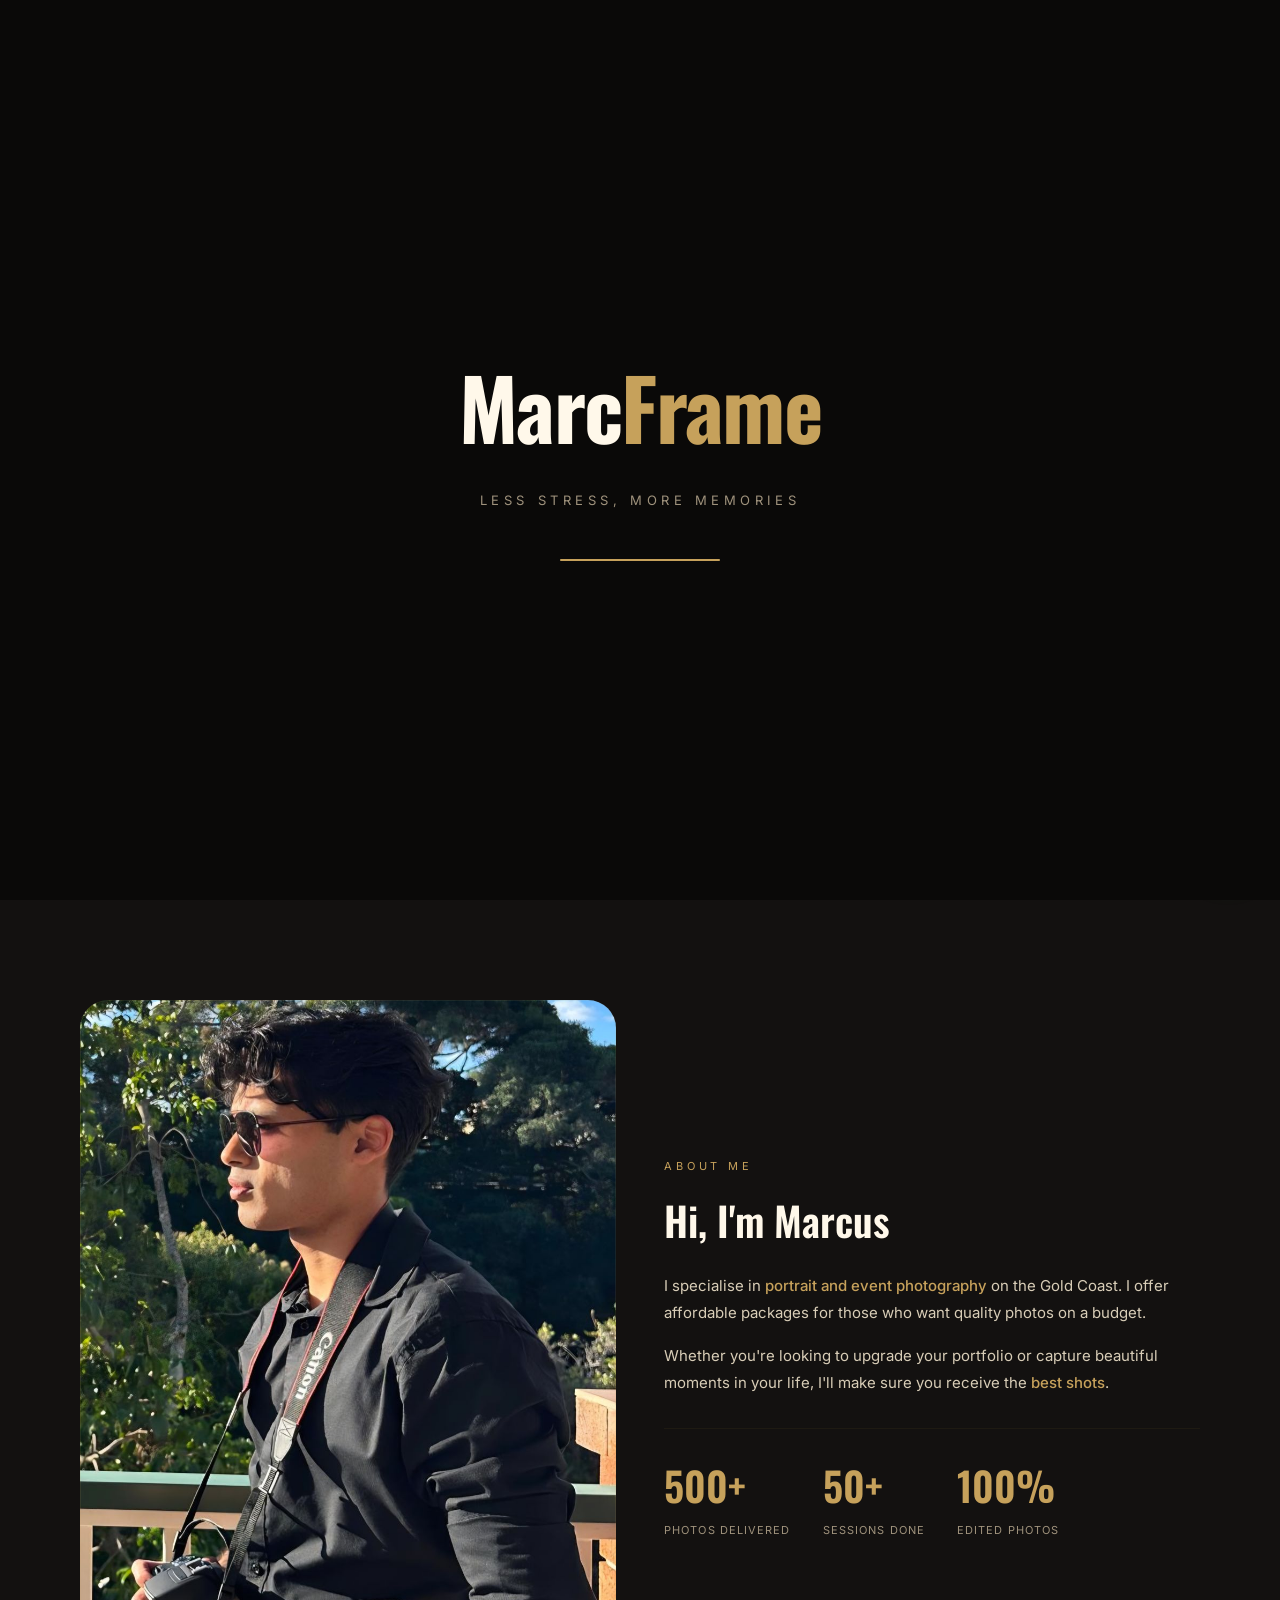
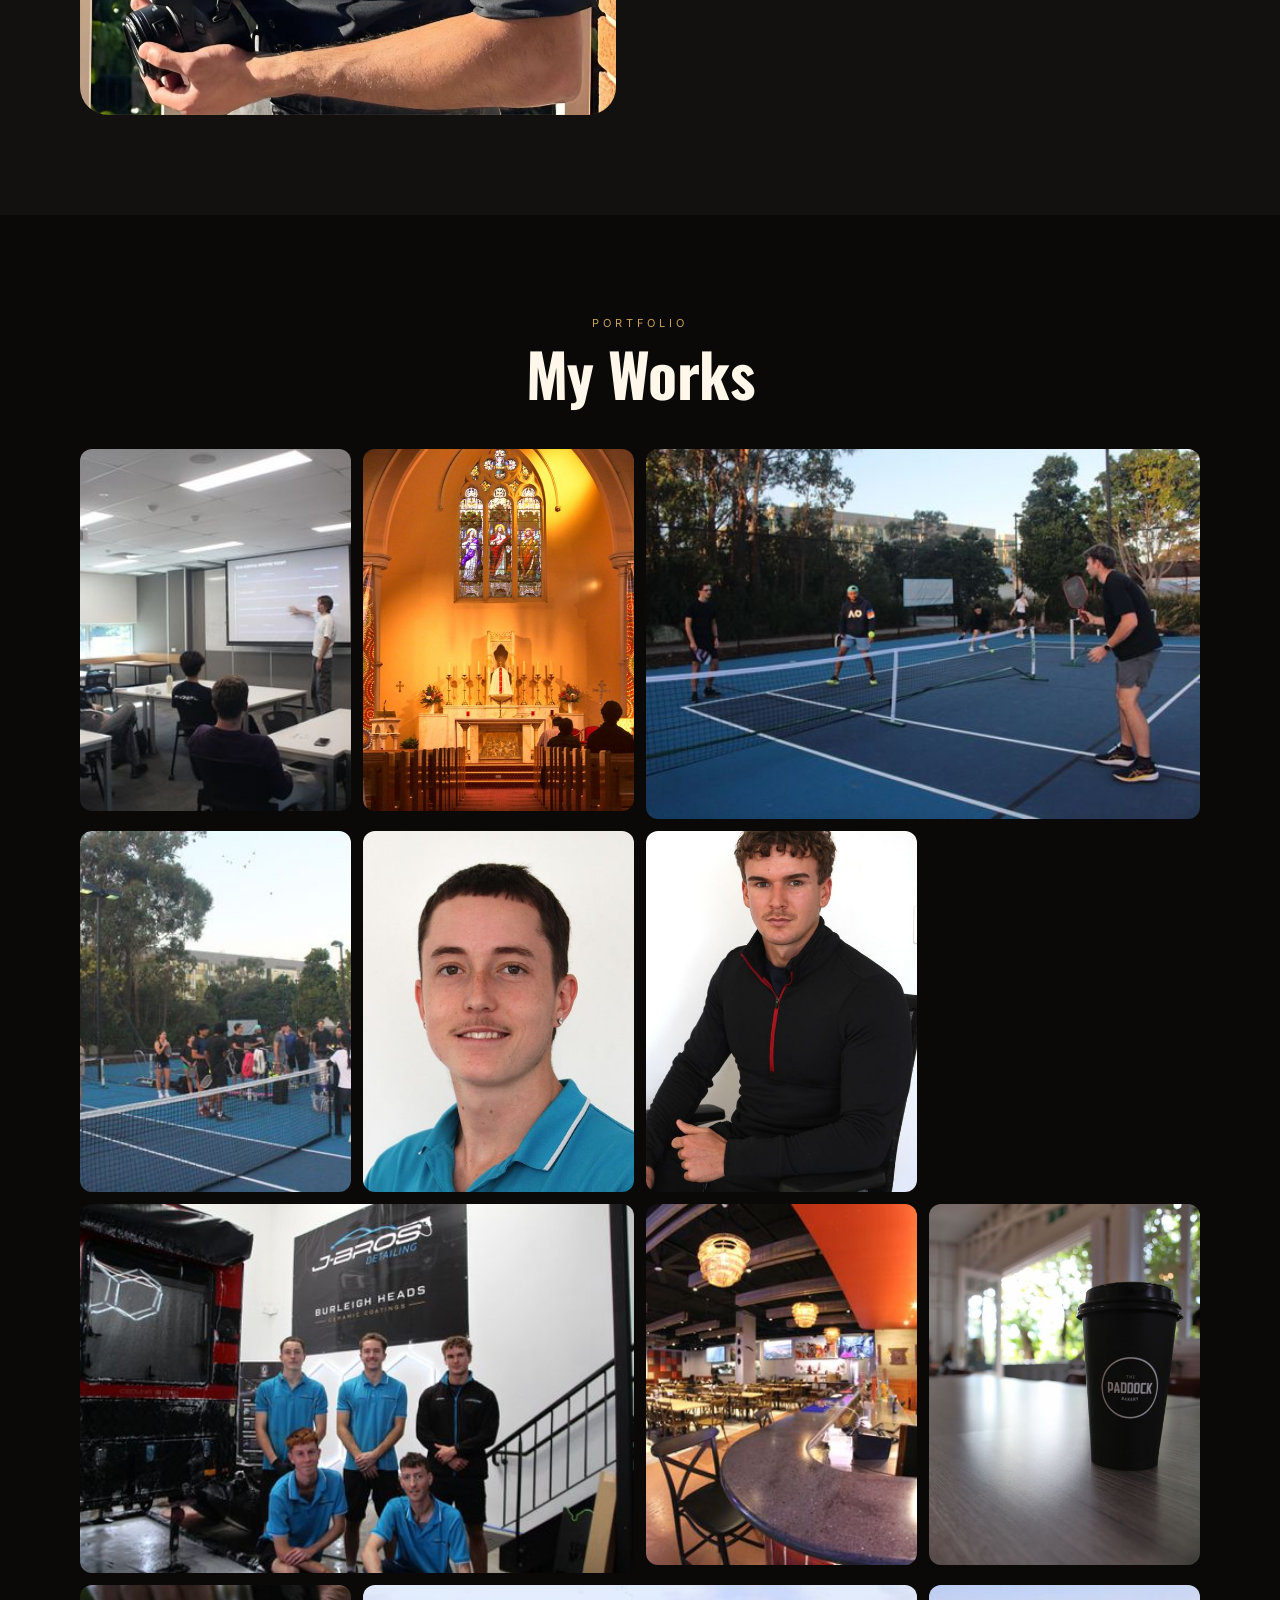
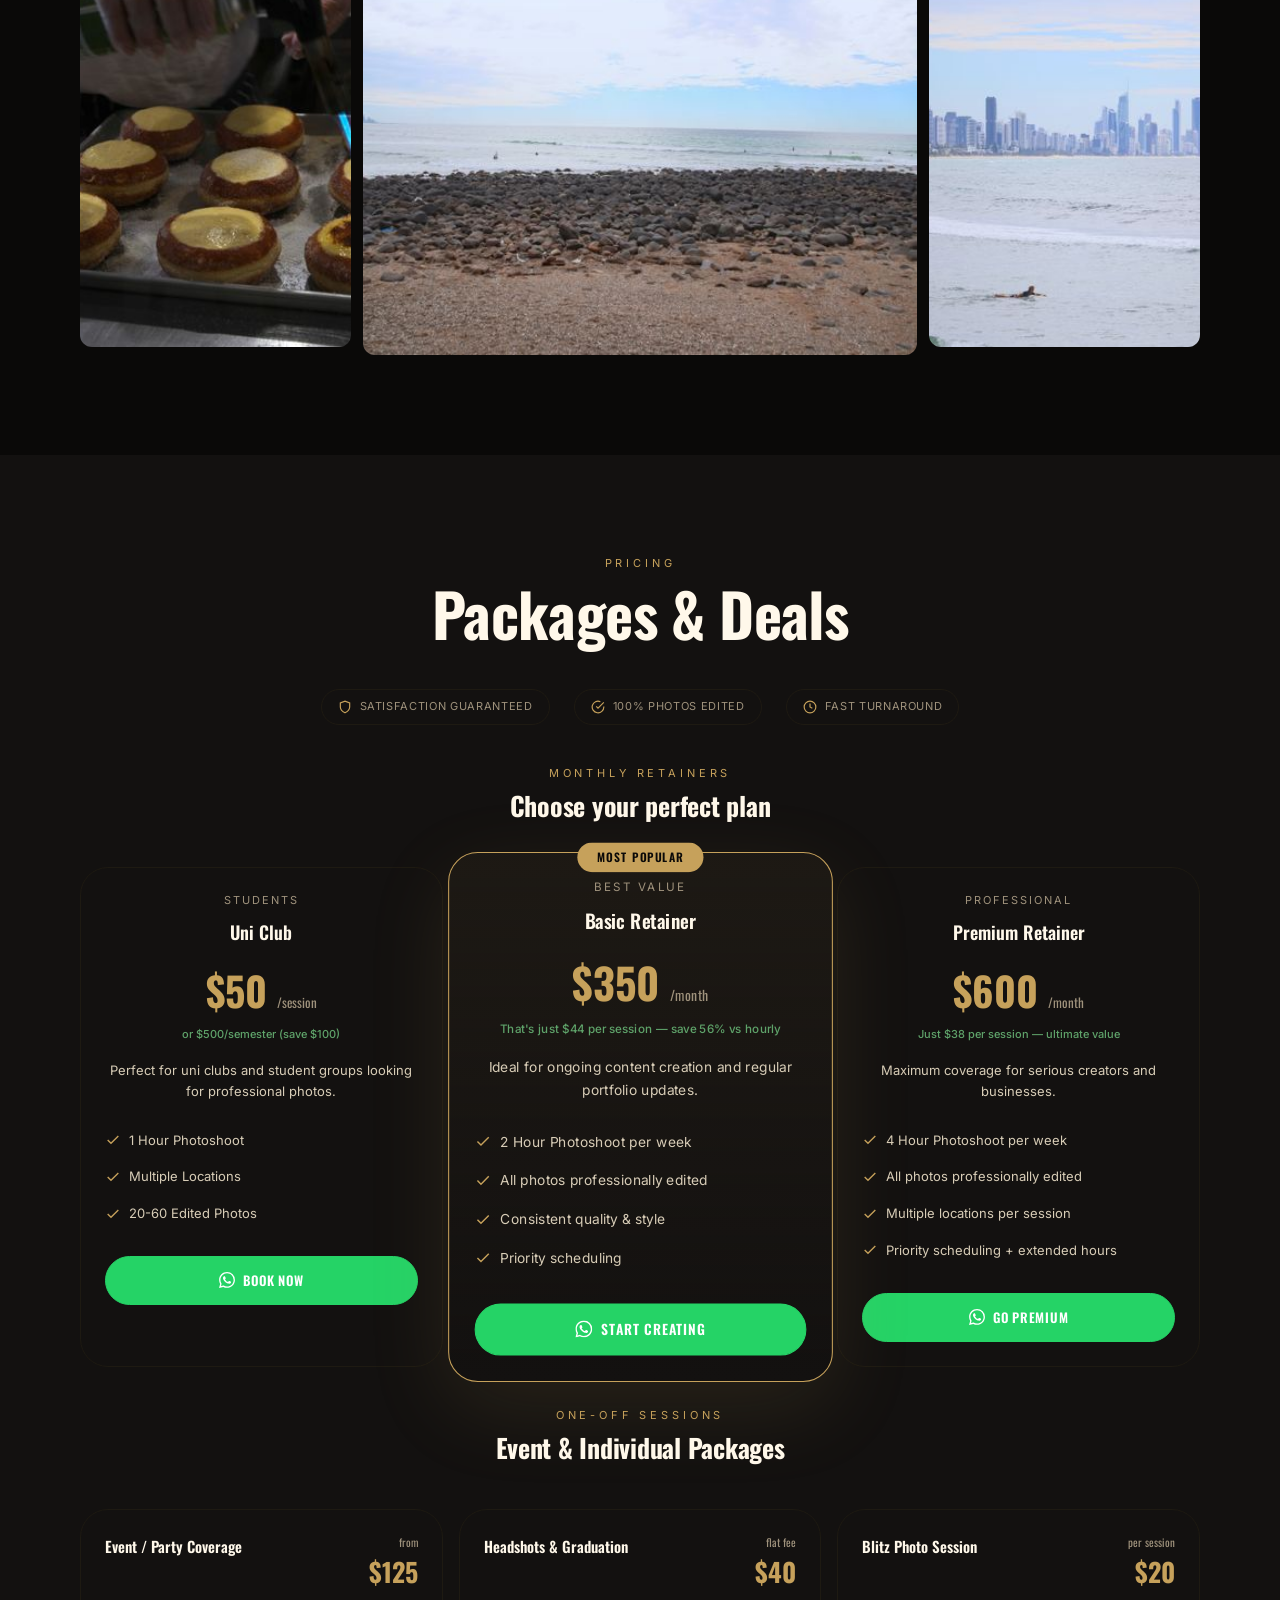
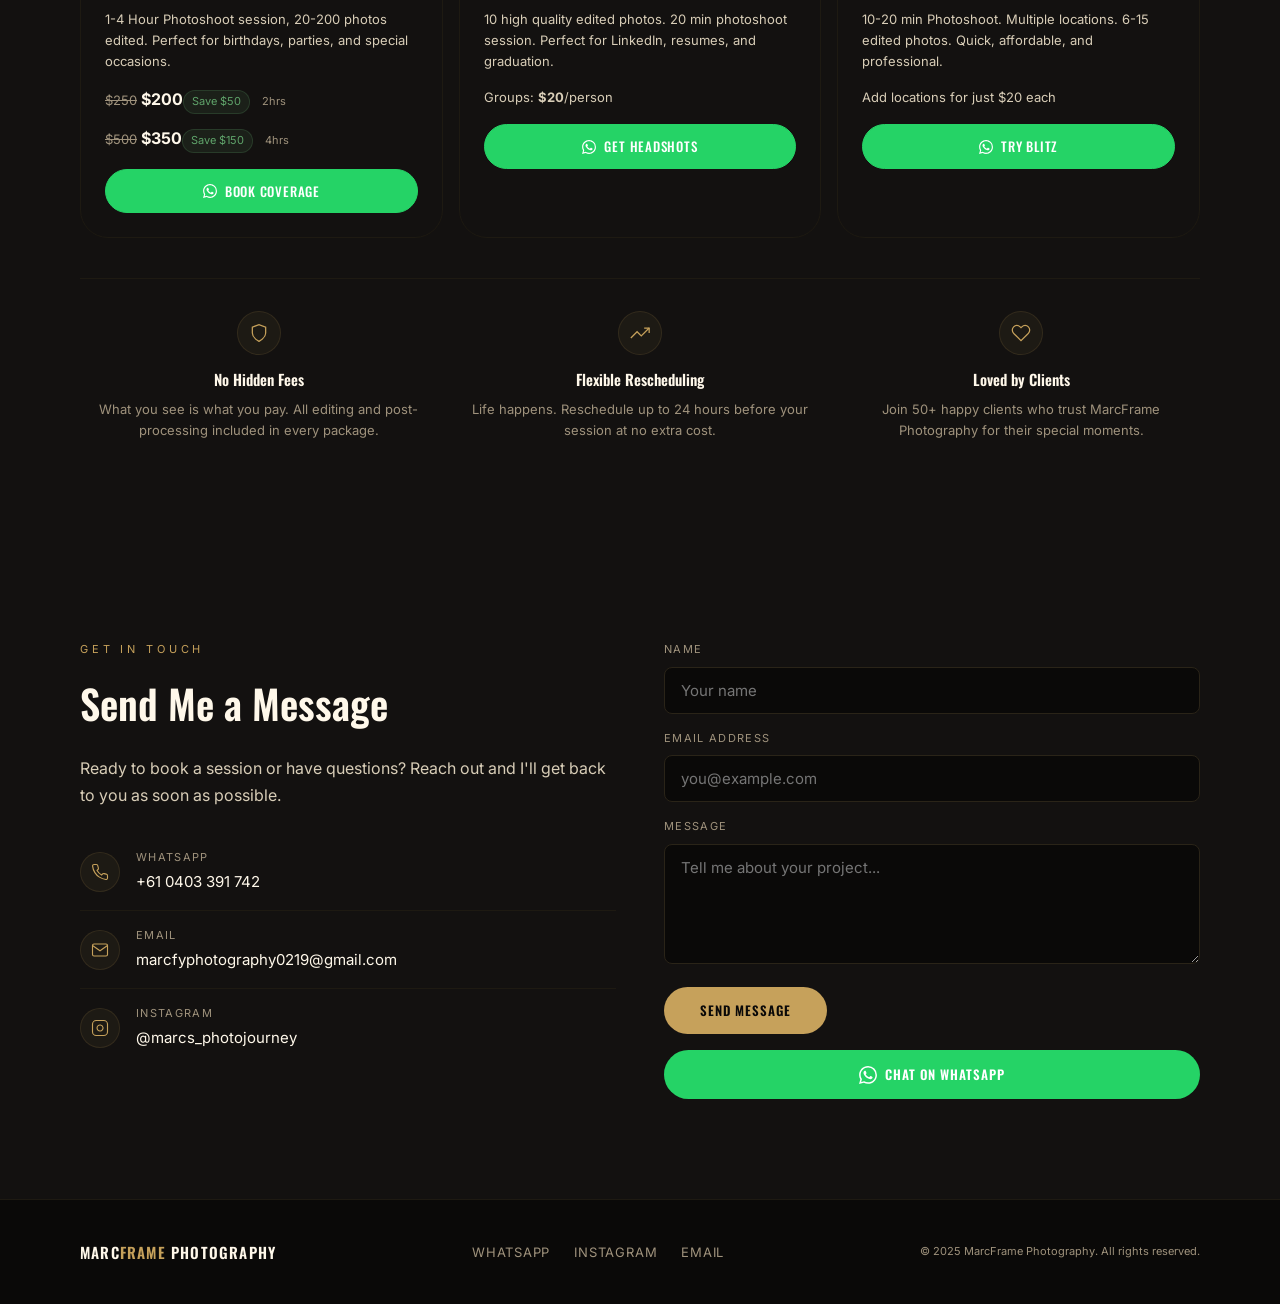
==== commit 62d994dc: "Fix pricing calculations: Basic /session, Premium /session" ====
--- a/index.html
+++ b/index.html
@@ -1365,7 +1365,7 @@
           <div class="tier-label">Best Value</div>
           <div class="tier-name">Basic Retainer</div>
           <div class="tier-price">$350 <span class="period">/month</span></div>
-          <div class="tier-savings">That's just $87 per session — save 40% vs hourly</div>
+          <div class="tier-savings">That's just $44 per session — save 56% vs hourly</div>
           <div class="tier-desc">Ideal for ongoing content creation and regular portfolio updates.</div>
           <ul class="tier-features">
             <li>2 Hour Photoshoot per week</li>
@@ -1383,7 +1383,7 @@
           <div class="tier-label">Professional</div>
           <div class="tier-name">Premium Retainer</div>
           <div class="tier-price">$600 <span class="period">/month</span></div>
-          <div class="tier-savings">Just $37-75 per session — ultimate value</div>
+          <div class="tier-savings">Just $38 per session — ultimate value</div>
           <div class="tier-desc">Maximum coverage for serious creators and businesses.</div>
           <ul class="tier-features">
             <li>4 Hour Photoshoot per week</li>
